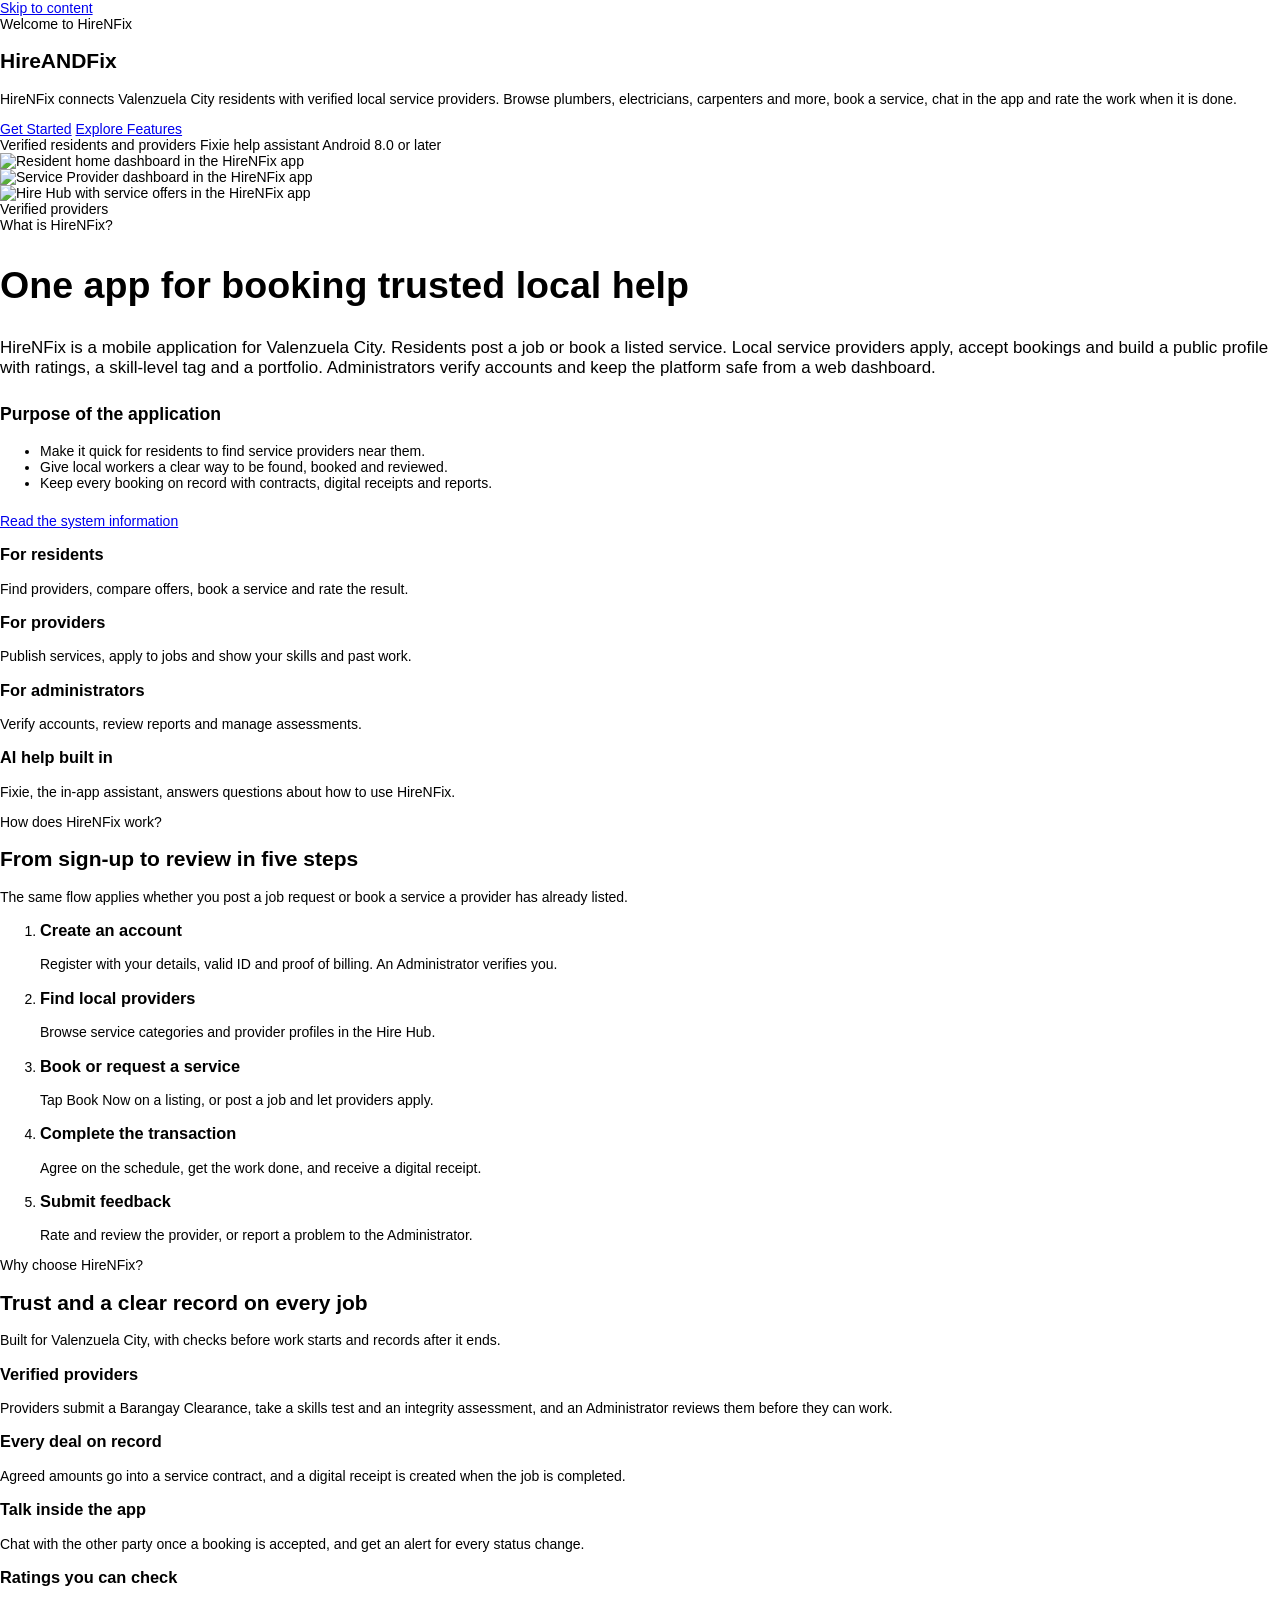
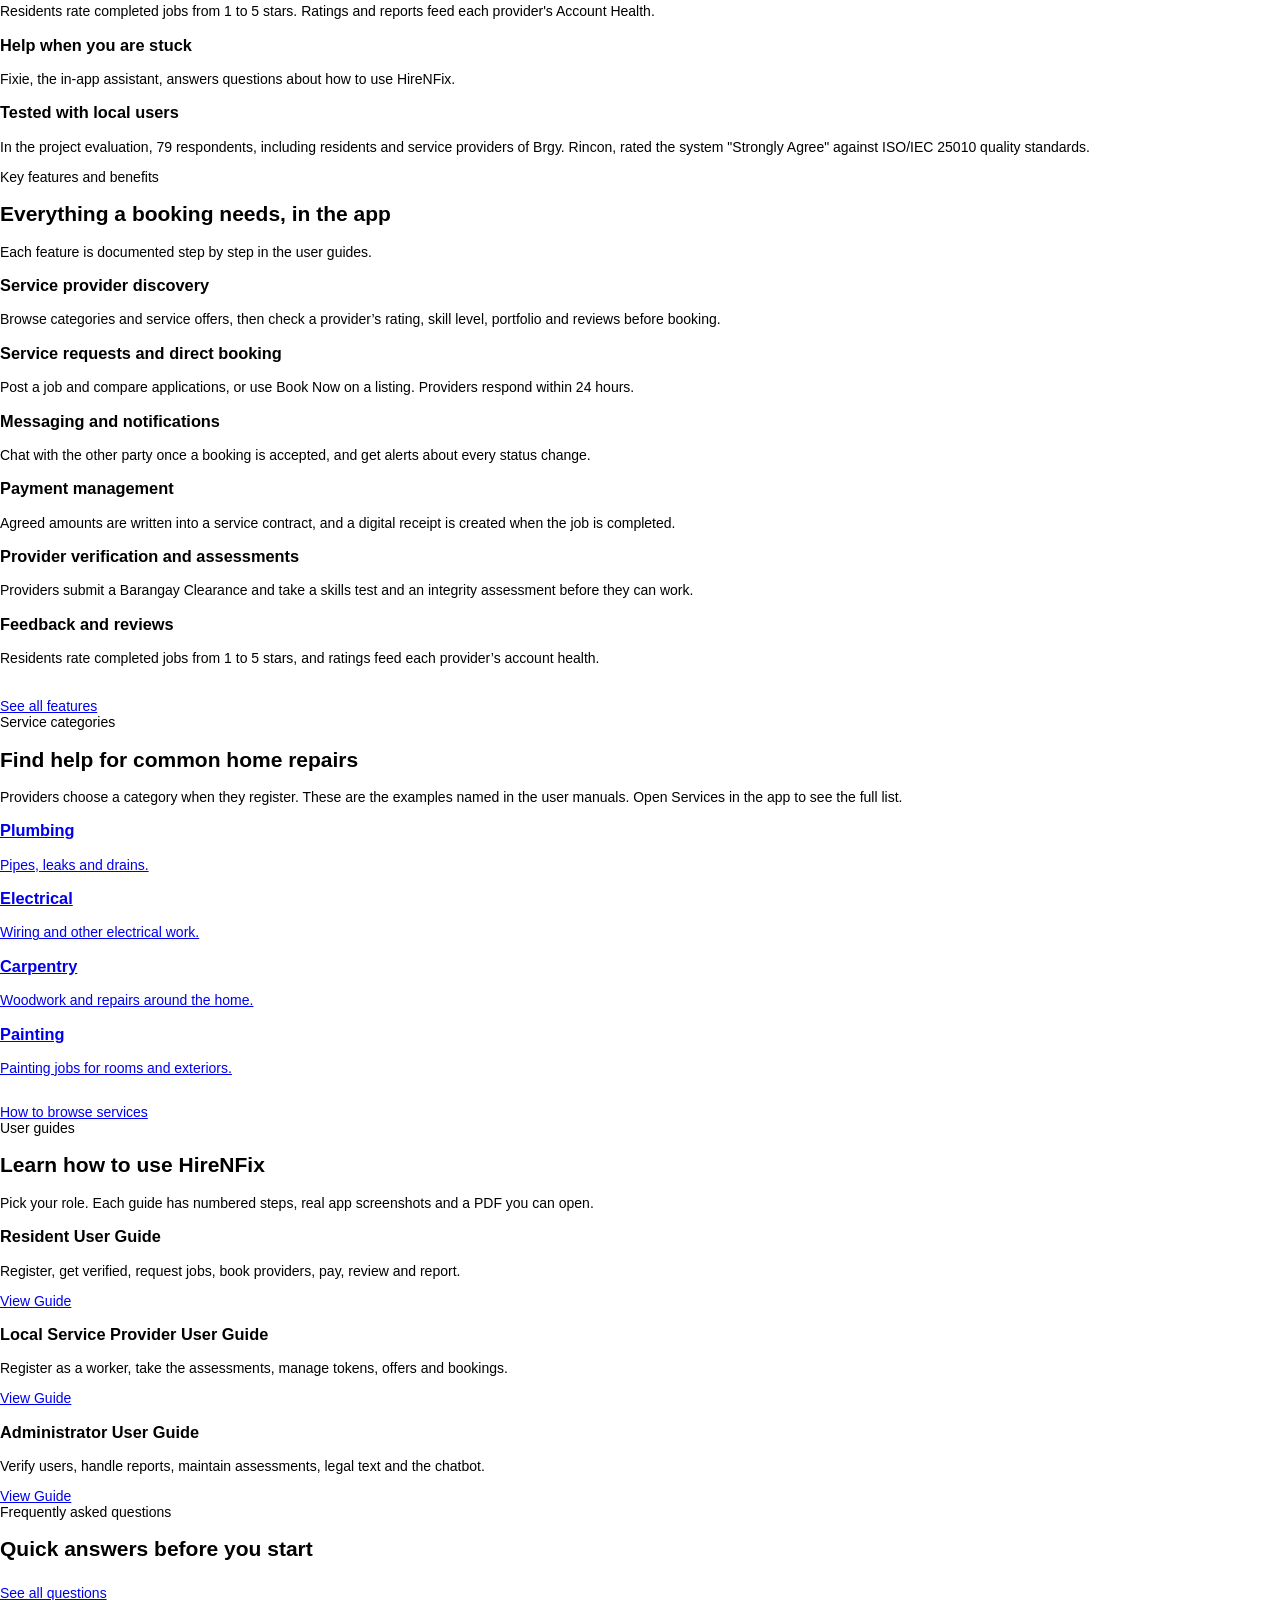
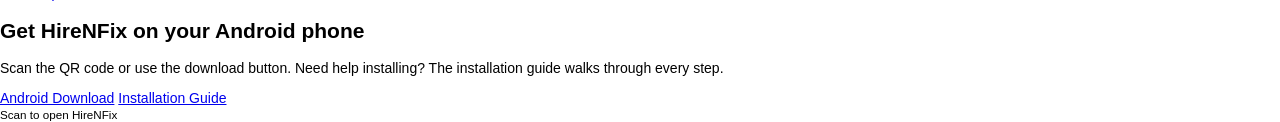
==== index.html @ 016ba9b8 "Add files via upload" ====
<!doctype html><html><head><meta charset=utf8><meta name=viewport content="width=device-width,initial-scale=1,viewport-fit=cover"><style>:root{color-scheme:light;box-sizing:border-box;padding-top:env(safe-area-inset-top,0px);padding-bottom:env(safe-area-inset-bottom,0px)}html{scroll-padding-top:env(safe-area-inset-top,0px)}body{margin:0;padding:0;font:14px -apple-system,BlinkMacSystemFont,sans-serif;background:#fff;color:#000}img{max-width:100%}[hidden]:not([hidden=until-found i]){display:none!important}</style></head><body>



<meta name="claude:viewport-fit-sides" content="cover">
<title>HireNFix | Find local service providers in Valenzuela City</title>
<meta name="description" content="HireNFix is an AI-integrated mobile application for efficient local service provider booking in Valenzuela City.">
<link rel="icon" href="assets/img/favicon.png">
<link rel="preconnect" href="https://fonts.googleapis.com">
<link rel="preconnect" href="https://fonts.gstatic.com" crossorigin>
<link href="https://fonts.googleapis.com/css2?family=Plus+Jakarta+Sans:wght@400;500;600;700;800&display=swap" rel="stylesheet">
<link rel="stylesheet" href="assets/css/styles.css">
<script>window.HF_PAGE='home';</script>

<a class="skip" href="#main">Skip to content</a>
<header id="site-header"></header>

<main id="main">
  <section class="hero" aria-labelledby="hero-title">
    <div class="wrap">
      <div>
        <span class="kicker"><i data-i="heart-handshake"></i> Welcome to HireNFix</span>
        <h1 id="hero-title"><span>Hire</span><span class="and">AND</span><span class="fix">Fix</span></h1>
        <p class="lead">HireNFix connects Valenzuela City residents with verified local service providers. Browse plumbers, electricians, carpenters and more, book a service, chat in the app and rate the work when it is done.</p>
        <div class="btn-row">
          <a class="btn btn-primary btn-lg" href="installation.html"><i data-i="play"></i> Get Started</a>
          <a class="btn btn-ghost btn-lg" href="features.html"><i data-i="layers"></i> Explore Features</a>
        </div>
        <div class="hero-meta">
          <span><i data-i="shield-check"></i> Verified residents and providers</span>
          <span><i data-i="bot"></i> Fixie help assistant</span>
          <span><i data-i="smartphone"></i> Android 8.0 or later</span>
        </div>
      </div>
      <div class="phones" aria-label="HireNFix app screens">
        <div class="phone p1"><img src="assets/img/r-dashboard.webp" alt="Resident home dashboard in the HireNFix app" width="436" height="967"></div>
        <div class="phone p2"><img src="assets/img/p-dashboard-tall.webp" alt="Service Provider dashboard in the HireNFix app" width="297" height="659"></div>
        <div class="phone p3"><img src="assets/img/r-hirehub.webp" alt="Hire Hub with service offers in the HireNFix app" width="571" height="1093"></div>
        <div class="badge-float" style="left:0;bottom:26%"><i data-i="badge-check"></i> Verified providers</div>
      </div>
    </div>
  </section>

  <section class="section alt" id="what-is" aria-labelledby="what-title">
    <div class="wrap split">
      <div>
        <span class="kicker"><i data-i="info"></i> What is HireNFix?</span>
        <h2 id="what-title" style="font-size:clamp(1.7rem,3.2vw,2.35rem);font-weight:800">One app for booking trusted local help</h2>
        <p style="margin-top:14px;color:var(--muted);font-size:1.06rem">HireNFix is a mobile application for Valenzuela City. Residents post a job or book a listed service. Local service providers apply, accept bookings and build a public profile with ratings, a skill-level tag and a portfolio. Administrators verify accounts and keep the platform safe from a web dashboard.</p>
        <h3 style="margin-top:26px;font-size:1.1rem">Purpose of the application</h3>
        <ul class="ticks" style="margin-top:12px">
          <li><i data-i="circle-check"></i><span>Make it quick for residents to find service providers near them.</span></li>
          <li><i data-i="circle-check"></i><span>Give local workers a clear way to be found, booked and reviewed.</span></li>
          <li><i data-i="circle-check"></i><span>Keep every booking on record with contracts, digital receipts and reports.</span></li>
        </ul>
        <p style="margin-top:22px"><a class="card-link" href="system-information.html">Read the system information <i data-i="arrow-right"></i></a></p>
      </div>
      <div class="grid g2">
        <div class="card flat"><span class="ico"><i data-i="house"></i></span><h3>For residents</h3><p>Find providers, compare offers, book a service and rate the result.</p></div>
        <div class="card flat"><span class="ico"><i data-i="wrench"></i></span><h3>For providers</h3><p>Publish services, apply to jobs and show your skills and past work.</p></div>
        <div class="card flat"><span class="ico"><i data-i="user-cog"></i></span><h3>For administrators</h3><p>Verify accounts, review reports and manage assessments.</p></div>
        <div class="card flat"><span class="ico"><i data-i="bot"></i></span><h3>AI help built in</h3><p>Fixie, the in-app assistant, answers questions about how to use HireNFix.</p></div>
      </div>
    </div>
  </section>

  <section class="section" id="how" aria-labelledby="how-title">
    <div class="wrap">
      <div class="sec-head">
        <span class="kicker"><i data-i="list-checks"></i> How does HireNFix work?</span>
        <h2 id="how-title">From sign-up to review in five steps</h2>
        <p>The same flow applies whether you post a job request or book a service a provider has already listed.</p>
      </div>
      <ol class="process">
        <li><h3>Create an account</h3><p>Register with your details, valid ID and proof of billing. An Administrator verifies you.</p></li>
        <li><h3>Find local providers</h3><p>Browse service categories and provider profiles in the Hire Hub.</p></li>
        <li><h3>Book or request a service</h3><p>Tap Book Now on a listing, or post a job and let providers apply.</p></li>
        <li><h3>Complete the transaction</h3><p>Agree on the schedule, get the work done, and receive a digital receipt.</p></li>
        <li><h3>Submit feedback</h3><p>Rate and review the provider, or report a problem to the Administrator.</p></li>
      </ol>
    </div>
  </section>

  <section class="section alt" id="why" aria-labelledby="why-title">
    <div class="wrap">
      <div class="sec-head">
        <span class="kicker"><i data-i="shield-check"></i> Why choose HireNFix?</span>
        <h2 id="why-title">Trust and a clear record on every job</h2>
        <p>Built for Valenzuela City, with checks before work starts and records after it ends.</p>
      </div>
      <div class="grid g3">
        <div class="card"><span class="ico"><i data-i="badge-check"></i></span><h3>Verified providers</h3><p>Providers submit a Barangay Clearance, take a skills test and an integrity assessment, and an Administrator reviews them before they can work.</p></div>
        <div class="card"><span class="ico"><i data-i="receipt"></i></span><h3>Every deal on record</h3><p>Agreed amounts go into a service contract, and a digital receipt is created when the job is completed.</p></div>
        <div class="card"><span class="ico"><i data-i="message-circle"></i></span><h3>Talk inside the app</h3><p>Chat with the other party once a booking is accepted, and get an alert for every status change.</p></div>
        <div class="card"><span class="ico"><i data-i="star"></i></span><h3>Ratings you can check</h3><p>Residents rate completed jobs from 1 to 5 stars. Ratings and reports feed each provider's Account Health.</p></div>
        <div class="card"><span class="ico"><i data-i="bot"></i></span><h3>Help when you are stuck</h3><p>Fixie, the in-app assistant, answers questions about how to use HireNFix.</p></div>
        <div class="card"><span class="ico"><i data-i="users"></i></span><h3>Tested with local users</h3><p>In the project evaluation, 79 respondents, including residents and service providers of Brgy. Rincon, rated the system "Strongly Agree" against ISO/IEC 25010 quality standards.</p></div>
      </div>
    </div>
  </section>

  <section class="section" id="features" aria-labelledby="feat-title">
    <div class="wrap">
      <div class="sec-head">
        <span class="kicker"><i data-i="layers"></i> Key features and benefits</span>
        <h2 id="feat-title">Everything a booking needs, in the app</h2>
        <p>Each feature is documented step by step in the user guides.</p>
      </div>
      <div class="grid g3">
        <a class="card feature-card" href="features.html#resident" style="text-decoration:none;color:inherit"><span class="ico"><i data-i="search"></i></span><h3>Service provider discovery</h3><p>Browse categories and service offers, then check a provider’s rating, skill level, portfolio and reviews before booking.</p></a>
        <a class="card feature-card" href="features.html#resident" style="text-decoration:none;color:inherit"><span class="ico"><i data-i="clipboard-check"></i></span><h3>Service requests and direct booking</h3><p>Post a job and compare applications, or use Book Now on a listing. Providers respond within 24 hours.</p></a>
        <a class="card feature-card" href="features.html#resident" style="text-decoration:none;color:inherit"><span class="ico"><i data-i="message-circle"></i></span><h3>Messaging and notifications</h3><p>Chat with the other party once a booking is accepted, and get alerts about every status change.</p></a>
        <a class="card feature-card" href="features.html#resident" style="text-decoration:none;color:inherit"><span class="ico"><i data-i="receipt"></i></span><h3>Payment management</h3><p>Agreed amounts are written into a service contract, and a digital receipt is created when the job is completed.</p></a>
        <a class="card feature-card" href="features.html#provider" style="text-decoration:none;color:inherit"><span class="ico"><i data-i="badge-check"></i></span><h3>Provider verification and assessments</h3><p>Providers submit a Barangay Clearance and take a skills test and an integrity assessment before they can work.</p></a>
        <a class="card feature-card" href="features.html#resident" style="text-decoration:none;color:inherit"><span class="ico"><i data-i="star"></i></span><h3>Feedback and reviews</h3><p>Residents rate completed jobs from 1 to 5 stars, and ratings feed each provider’s account health.</p></a>
      </div>
      <div class="btn-row" style="margin-top:32px"><a class="btn btn-primary" href="features.html">See all features <i data-i="arrow-right"></i></a></div>
    </div>
  </section>

  <section class="section alt" id="categories" aria-labelledby="cat-title">
    <div class="wrap">
      <div class="sec-head">
        <span class="kicker"><i data-i="layers"></i> Service categories</span>
        <h2 id="cat-title">Find help for common home repairs</h2>
        <p>Providers choose a category when they register. These are the examples named in the user manuals. Open Services in the app to see the full list.</p>
      </div>
      <div class="grid cat-grid">
        <a class="card cat-card" href="guides.html#res-offers"><span class="ico"><i data-i="wrench"></i></span><h3>Plumbing</h3><p>Pipes, leaks and drains.</p></a>
        <a class="card cat-card" href="guides.html#res-offers"><span class="ico"><i data-i="zap"></i></span><h3>Electrical</h3><p>Wiring and other electrical work.</p></a>
        <a class="card cat-card" href="guides.html#res-offers"><span class="ico"><i data-i="hammer"></i></span><h3>Carpentry</h3><p>Woodwork and repairs around the home.</p></a>
        <a class="card cat-card" href="guides.html#res-offers"><span class="ico"><i data-i="paintbrush"></i></span><h3>Painting</h3><p>Painting jobs for rooms and exteriors.</p></a>
      </div>
      <div class="btn-row" style="margin-top:28px"><a class="btn btn-ghost" href="guides.html#res-offers">How to browse services <i data-i="arrow-right"></i></a></div>
    </div>
  </section>

  <section class="section" id="guides" aria-labelledby="guides-title">
    <div class="wrap">
      <div class="sec-head">
        <span class="kicker"><i data-i="book-open"></i> User guides</span>
        <h2 id="guides-title">Learn how to use HireNFix</h2>
        <p>Pick your role. Each guide has numbered steps, real app screenshots and a PDF you can open.</p>
      </div>
      <div class="grid g3">
        <div class="card role-card"><span class="ico"><i data-i="house"></i></span><h3>Resident User Guide</h3><p>Register, get verified, request jobs, book providers, pay, review and report.</p><a class="btn btn-primary btn-sm" href="guides.html#resident">View Guide</a></div>
        <div class="card role-card"><span class="ico"><i data-i="wrench"></i></span><h3>Local Service Provider User Guide</h3><p>Register as a worker, take the assessments, manage tokens, offers and bookings.</p><a class="btn btn-primary btn-sm" href="guides.html#provider">View Guide</a></div>
        <div class="card role-card"><span class="ico"><i data-i="user-cog"></i></span><h3>Administrator User Guide</h3><p>Verify users, handle reports, maintain assessments, legal text and the chatbot.</p><a class="btn btn-primary btn-sm" href="guides.html#admin">View Guide</a></div>
      </div>
    </div>
  </section>

  <section class="section alt" id="faq" aria-labelledby="faq-title">
    <div class="wrap">
      <div class="sec-head">
        <span class="kicker"><i data-i="circle-help"></i> Frequently asked questions</span>
        <h2 id="faq-title">Quick answers before you start</h2>
      </div>
      <div style="max-width:820px"><div data-faq="5"></div></div>
      <div class="btn-row" style="margin-top:24px"><a class="btn btn-ghost" href="guides.html#faq">See all questions <i data-i="arrow-right"></i></a></div>
    </div>
  </section>

  <section class="section tight" id="download" aria-labelledby="dl-title">
    <div class="wrap">
      <div class="dl-banner">
        <div class="in">
          <div>
            <h2 id="dl-title">Get HireNFix on your Android phone</h2>
            <p>Scan the QR code or use the download button. Need help installing? The installation guide walks through every step.</p>
            <div class="btn-row">
              <a class="btn btn-accent btn-lg" href="download.html"><i data-i="smartphone"></i> Android Download</a>
              <a class="btn btn-outline-light btn-lg" href="installation.html">Installation Guide</a>
            </div>
          </div>
          <div class="qr-box"><span data-qr></span><small>Scan to open HireNFix</small></div>
        </div>
      </div>
    </div>
  </section>

  <section class="section alt" aria-label="Contact support"><div class="wrap" data-contact></div></section>
</main>

<footer id="site-footer"></footer>

<script src="assets/js/icons.js"></script>
<script src="assets/js/config.js"></script>
<script src="assets/js/components.js"></script>

</body></html>
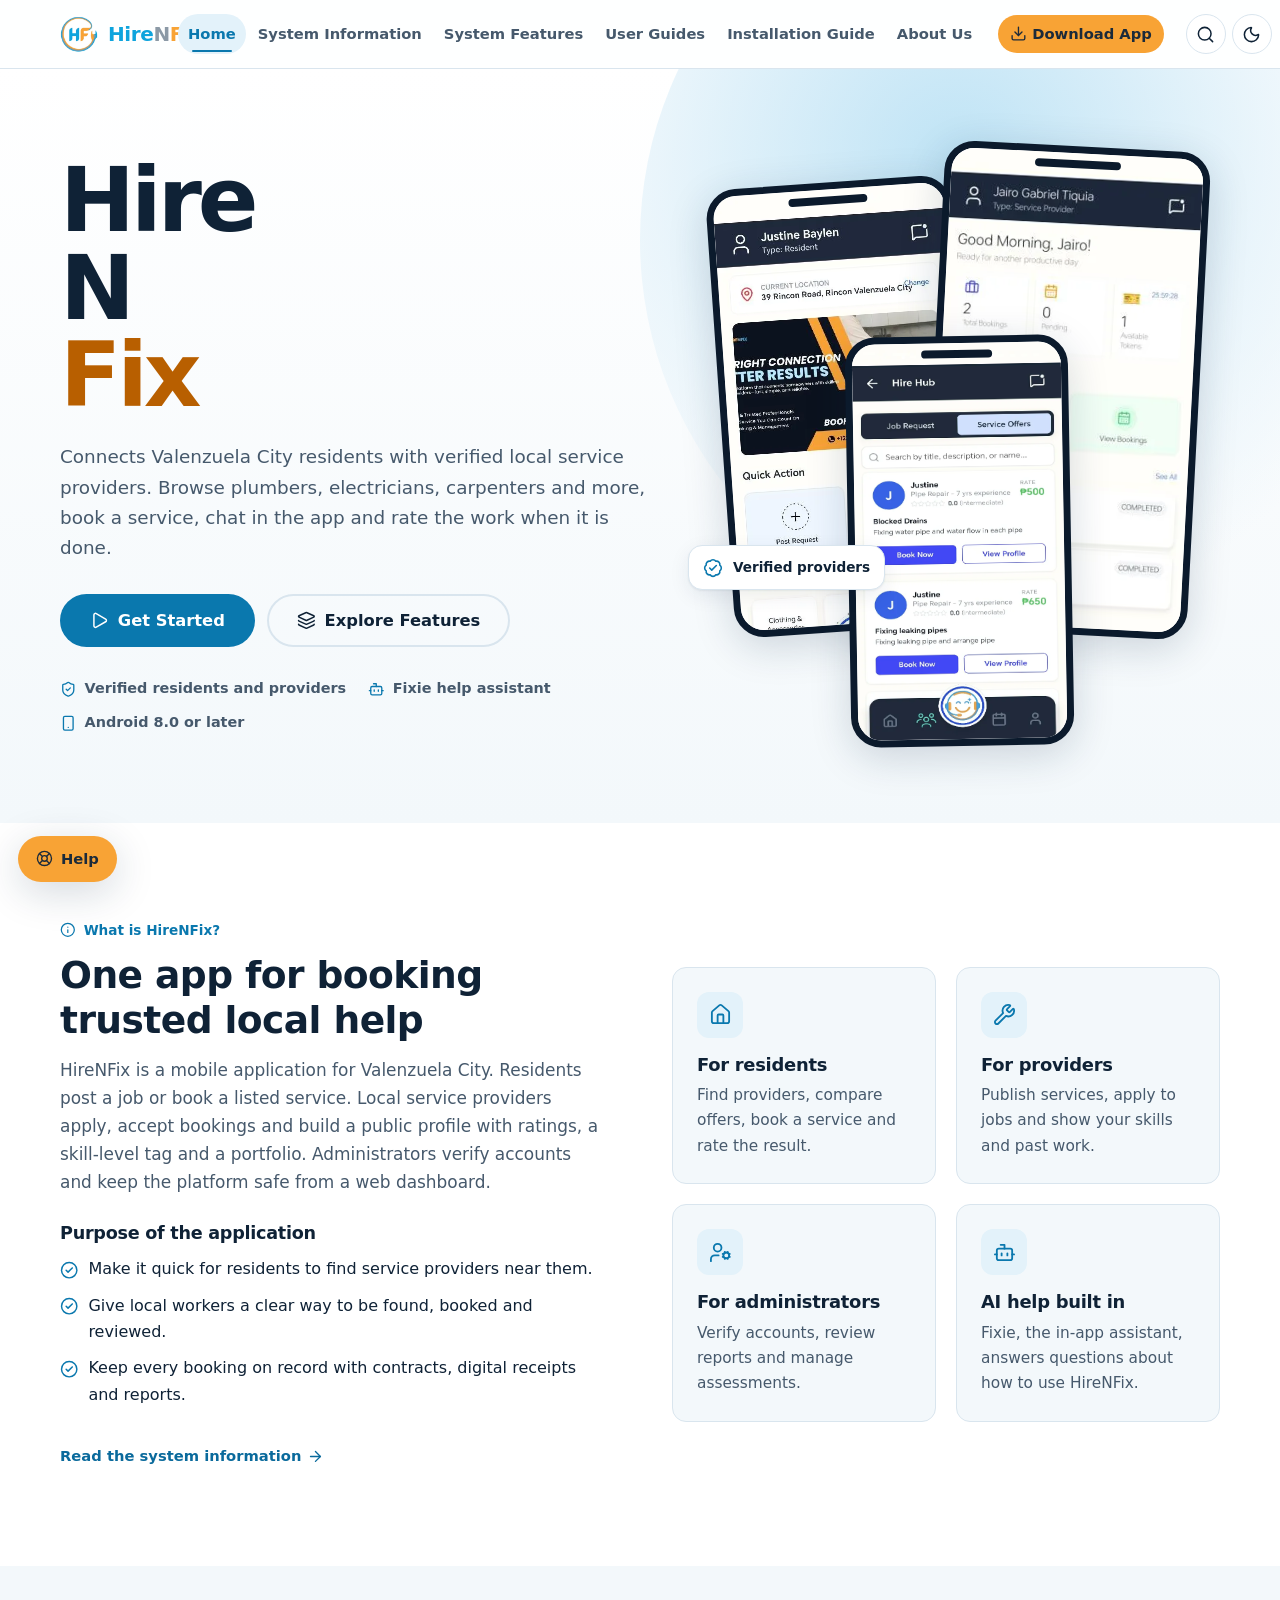
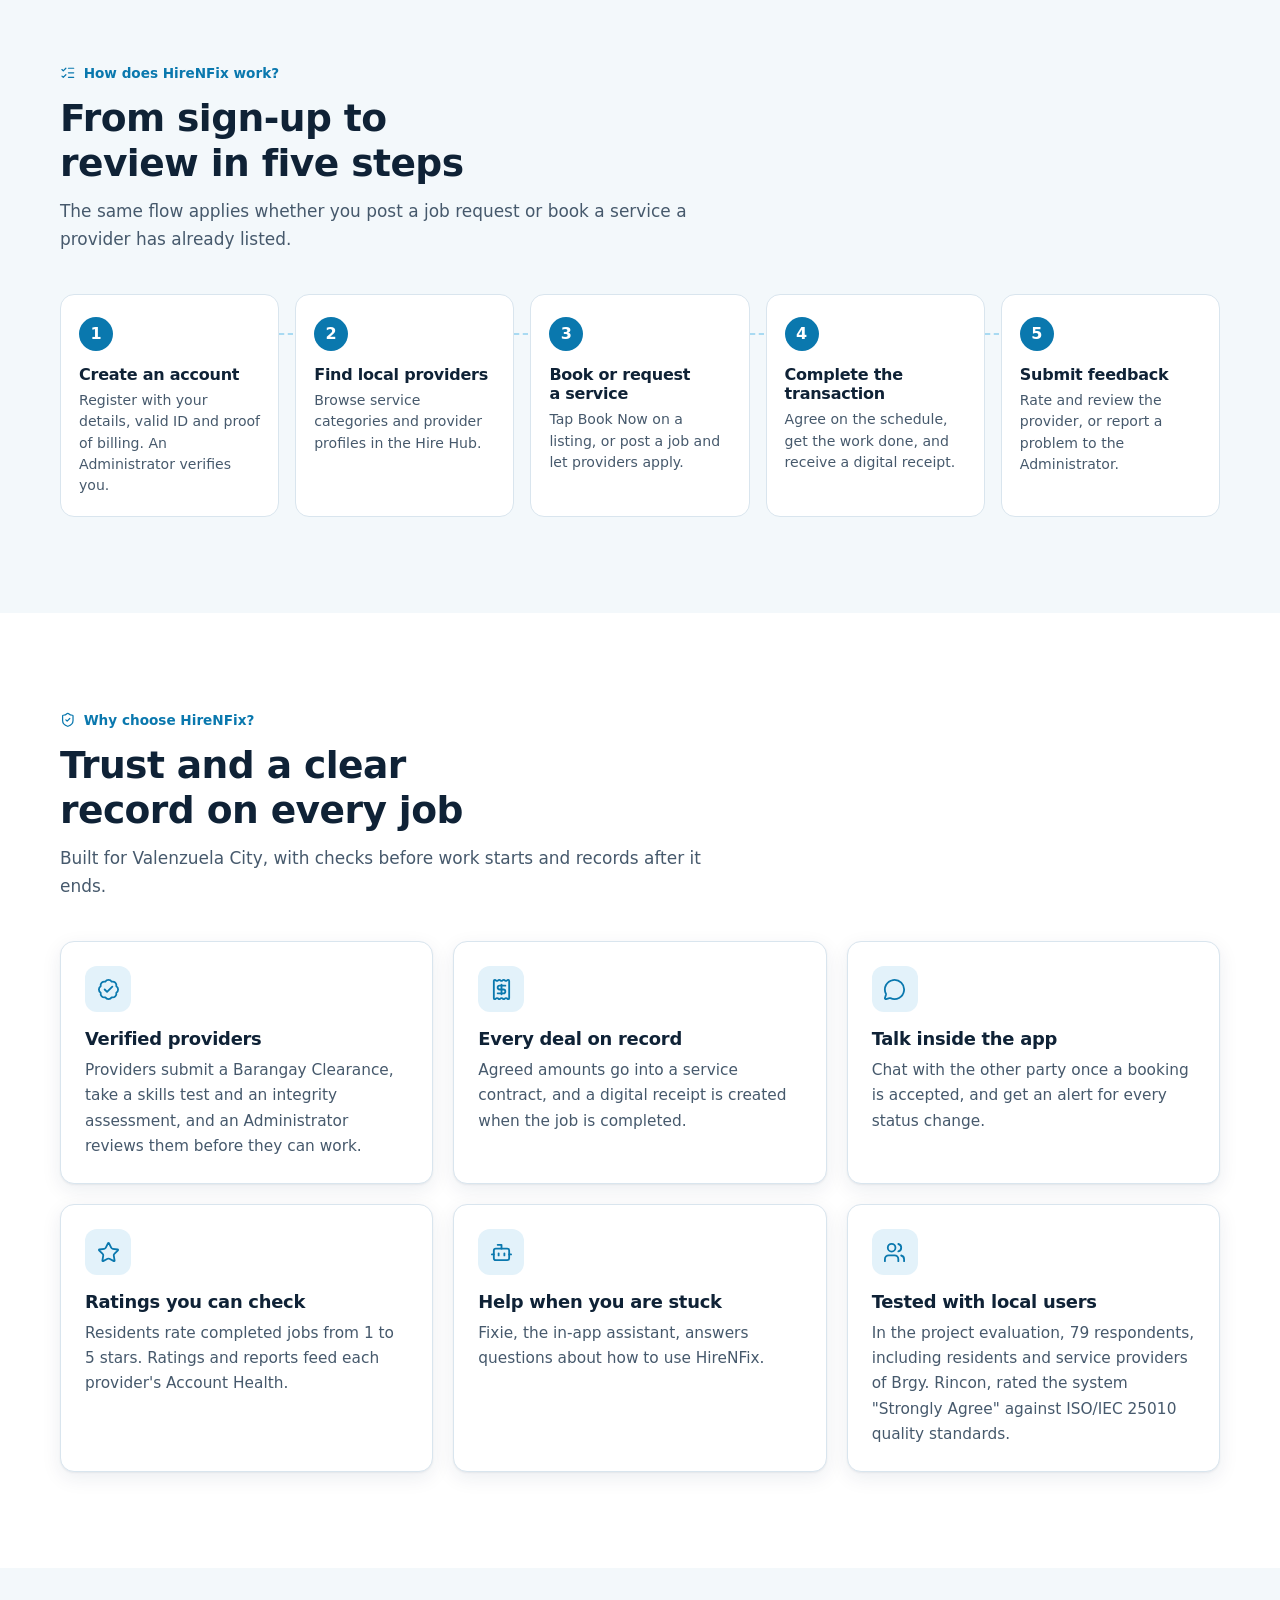
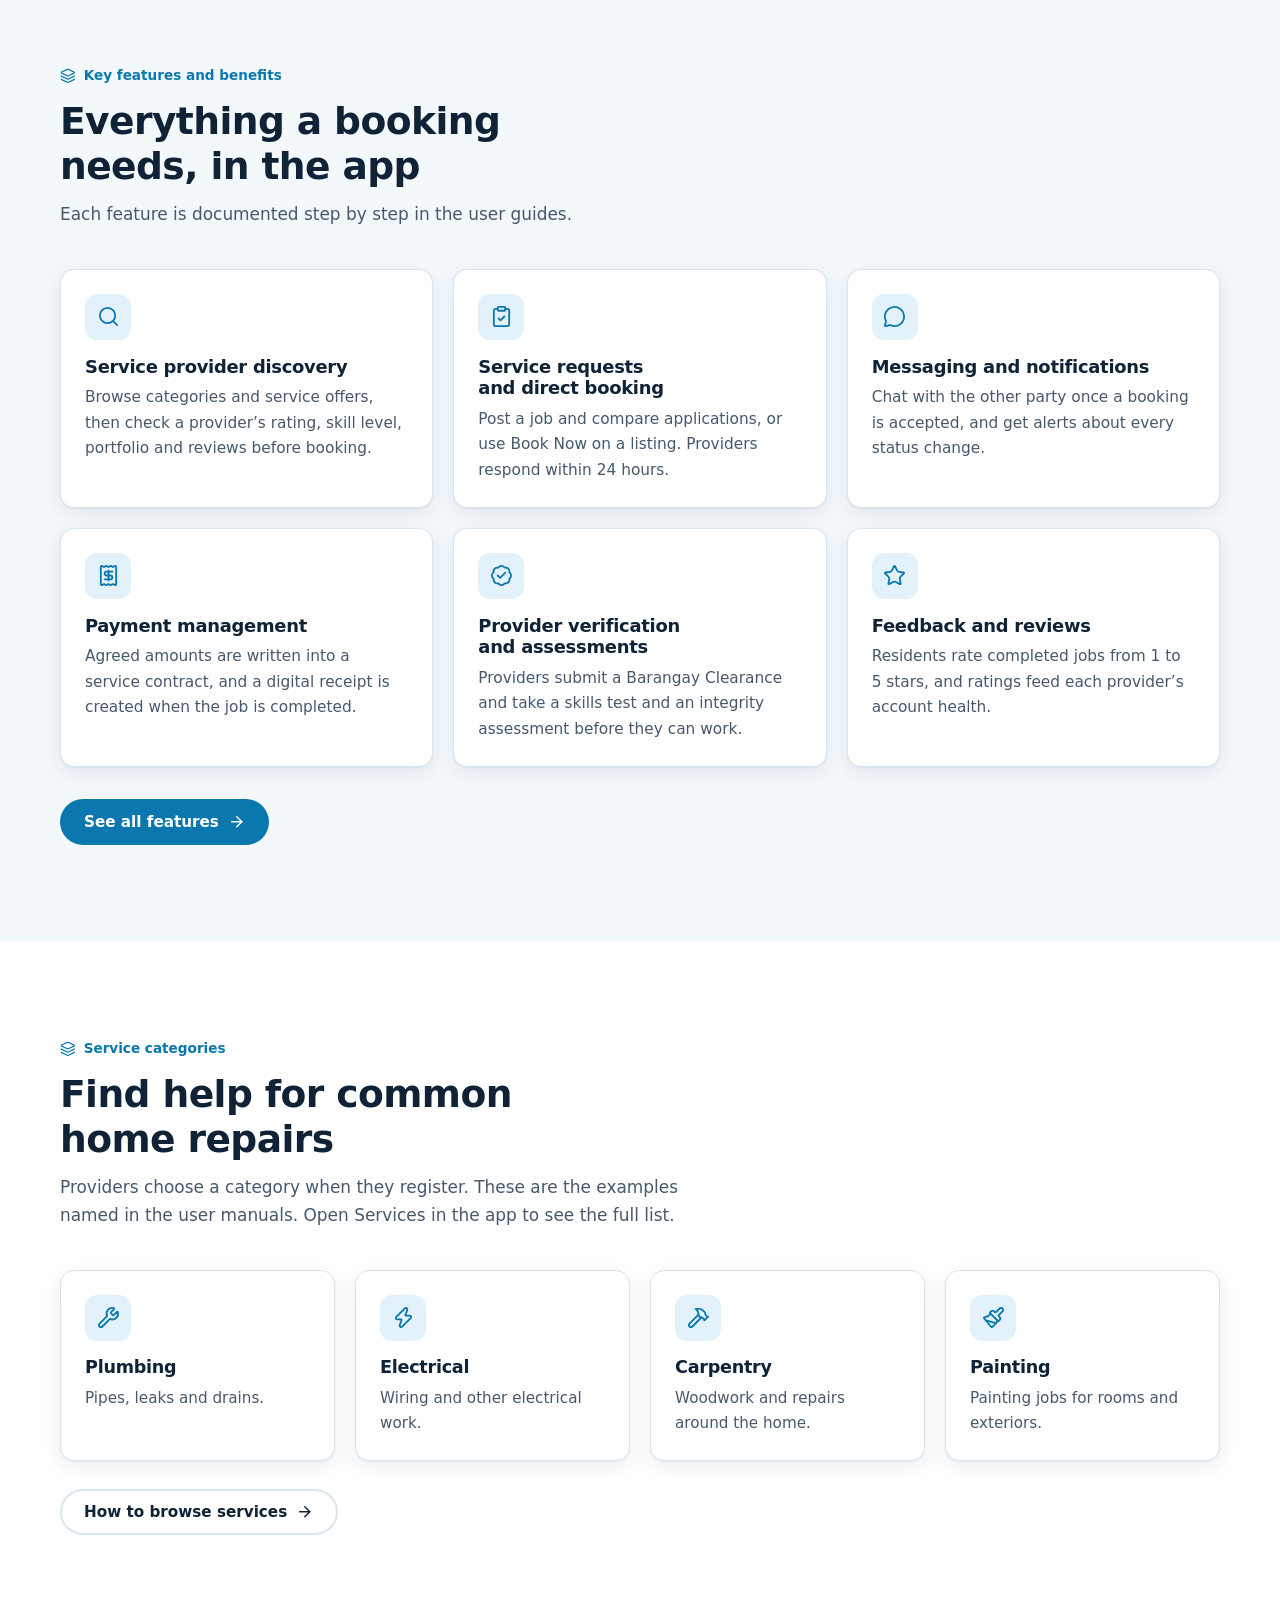
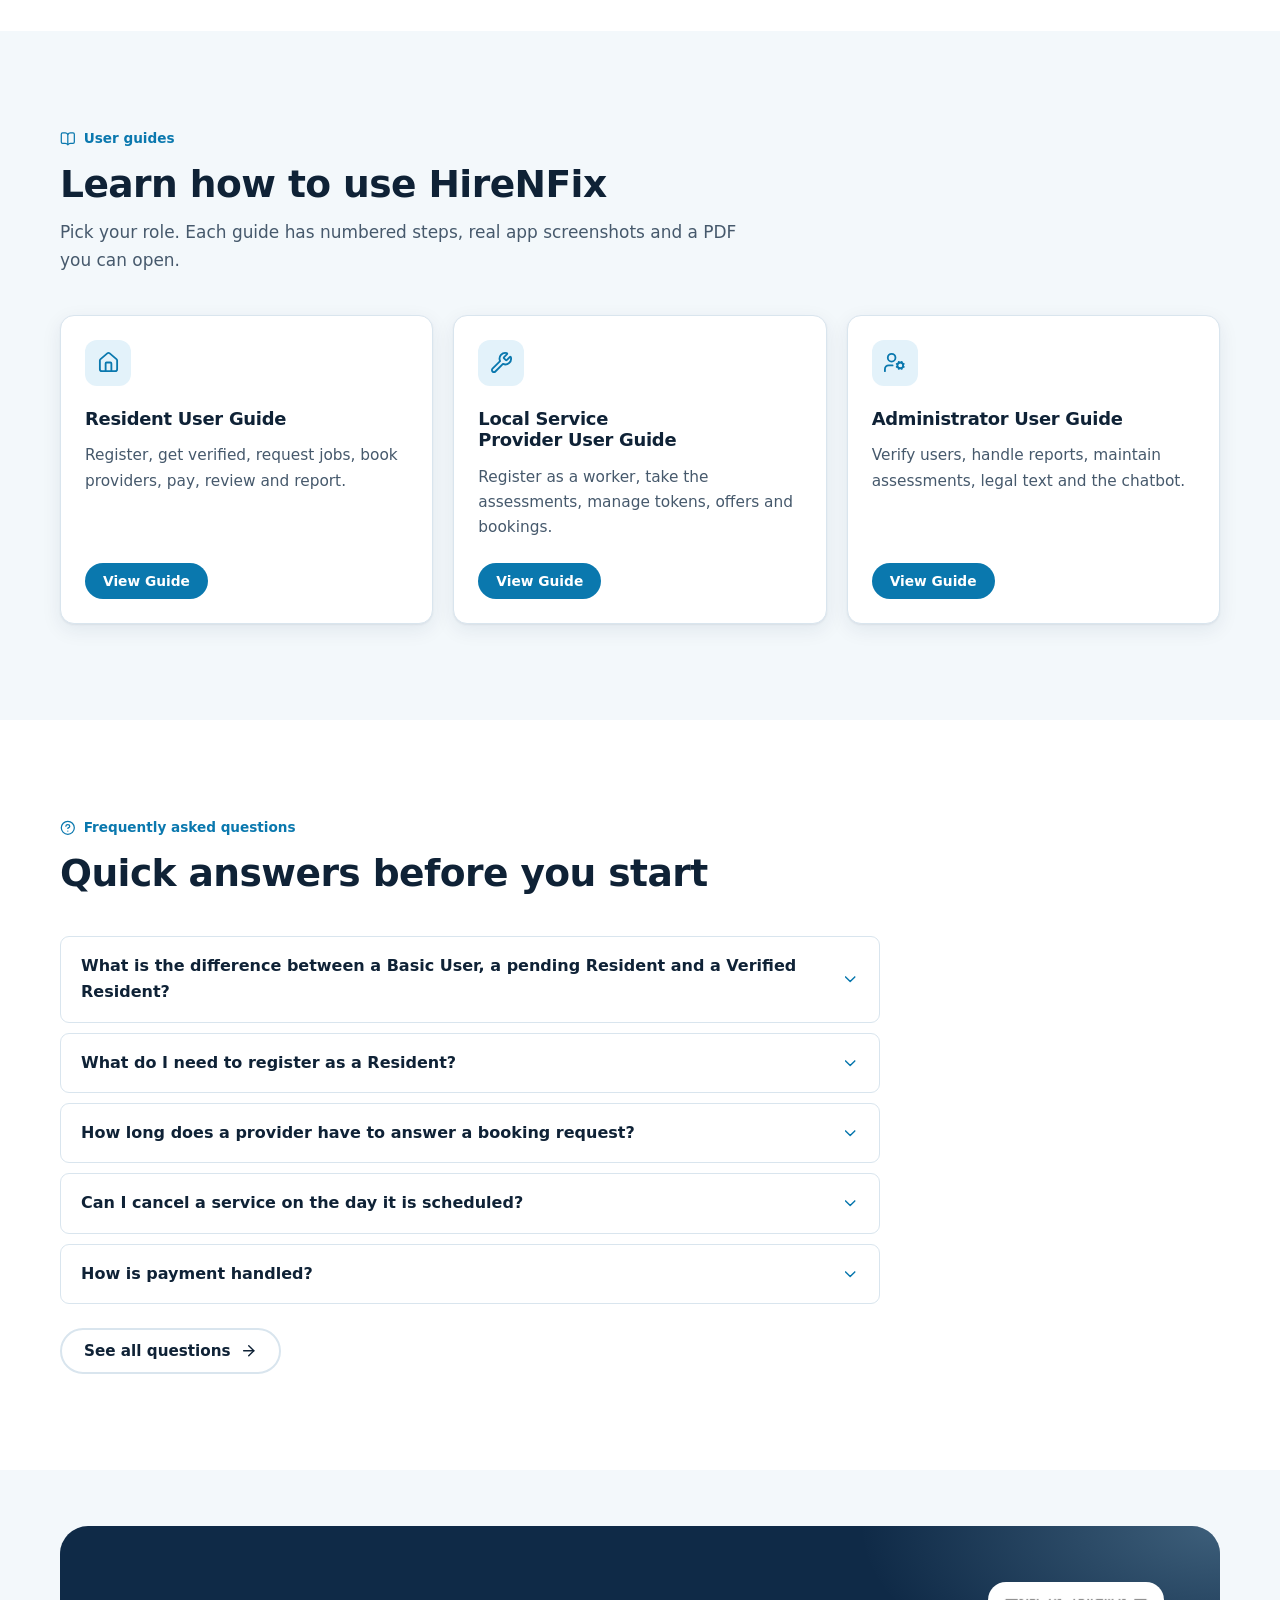
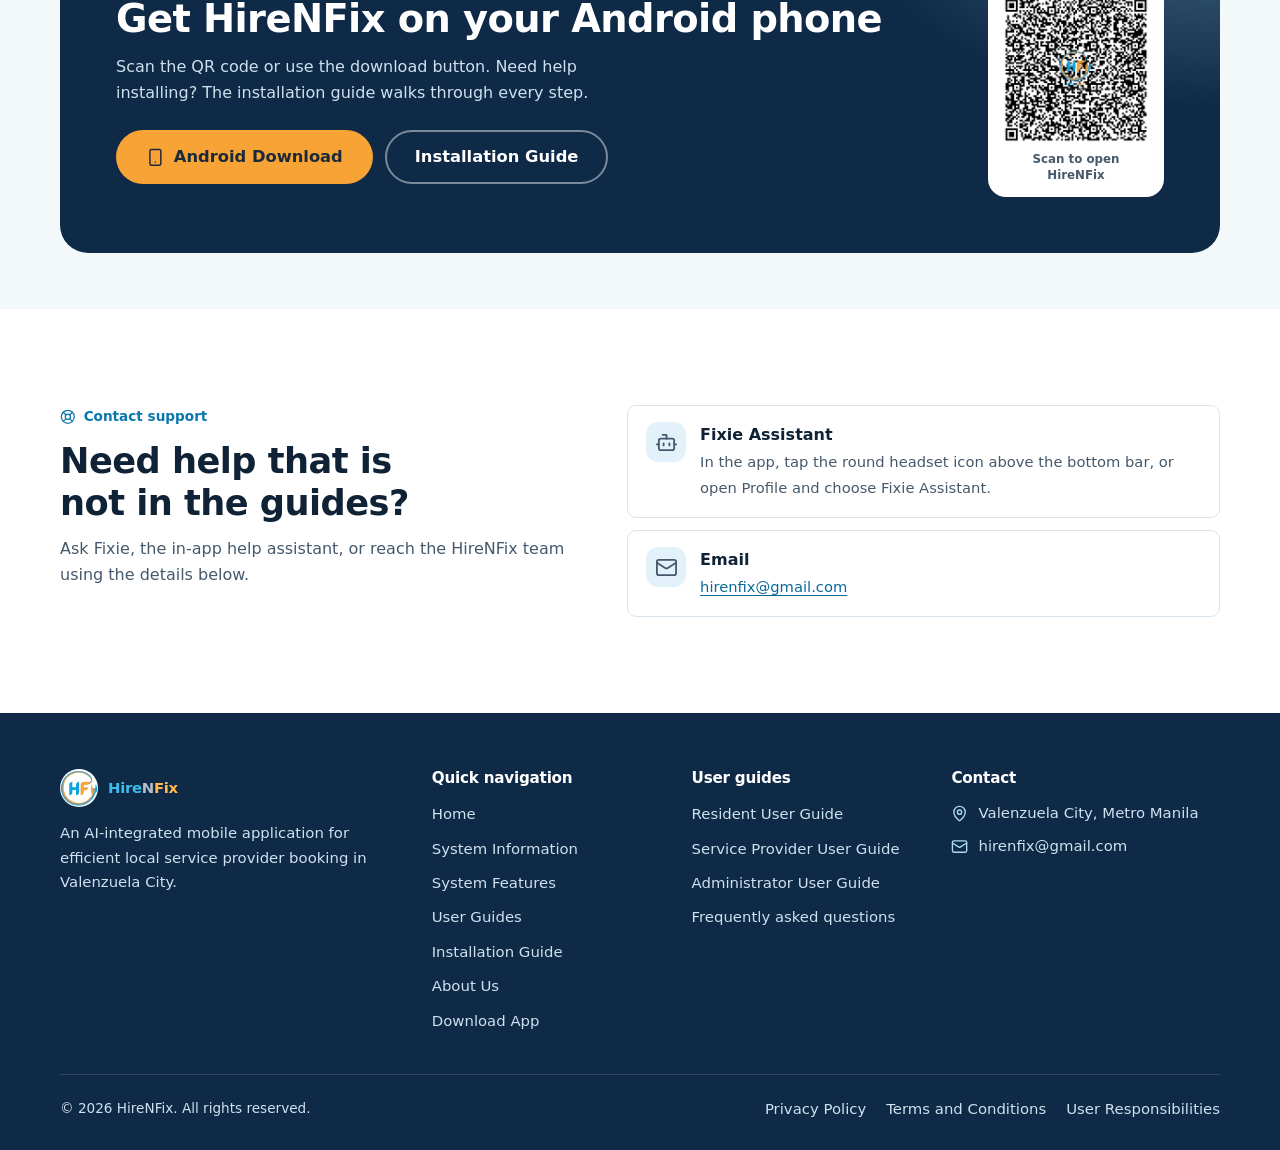
==== commit 813f7cda: "Update index.html" ====
--- a/index.html
+++ b/index.html
@@ -19,9 +19,8 @@
   <section class="hero" aria-labelledby="hero-title">
     <div class="wrap">
       <div>
-        <span class="kicker"><i data-i="heart-handshake"></i> Welcome to HireNFix</span>
-        <h1 id="hero-title"><span>Hire</span><span class="and">AND</span><span class="fix">Fix</span></h1>
-        <p class="lead">HireNFix connects Valenzuela City residents with verified local service providers. Browse plumbers, electricians, carpenters and more, book a service, chat in the app and rate the work when it is done.</p>
+        <h1 id="hero-title"><span class="hire">Hire</span><b>N</b><span class="fix">Fix</span></h1>
+        <p class="lead">Connects Valenzuela City residents with verified local service providers. Browse plumbers, electricians, carpenters and more, book a service, chat in the app and rate the work when it is done.</p>
         <div class="btn-row">
           <a class="btn btn-primary btn-lg" href="installation.html"><i data-i="play"></i> Get Started</a>
           <a class="btn btn-ghost btn-lg" href="features.html"><i data-i="layers"></i> Explore Features</a>
@@ -188,4 +187,4 @@
 <script src="assets/js/config.js"></script>
 <script src="assets/js/components.js"></script>
 
-</body></html>+</body></html>
--- a/assets/css/styles.css
+++ b/assets/css/styles.css
@@ -0,0 +1,581 @@
+/* HireNFix website – shared styles
+   Layout concept: calm civic-tech. Wide left-aligned type, one hero moment (two real app screens in device frames),
+   everything else quiet cards on soft blue-grey. Docs pages use a three-column help-center shell. */
+
+:root{
+  --bg:#F3F8FB;
+  --surface:#FFFFFF;
+  --surface-2:#F4F6F8;
+  --ink:#0F2236;
+  --muted:#46596C;
+  --line:#D9E5EE;
+  --forest:#0F2A47;
+  --primary:#0A78AE;
+  --primary-ink:#FFFFFF;
+  --primary-hover:#075F8C;
+  --soft:#A9DAF2;
+  --soft-bg:#E3F2FA;
+  --link:#0A6A9C;
+  --accent:#F8A335; --accent-hover:#FFB852; --accent-ink:#1B2A3A; --accent-text:#B85F00;
+  --warn-bg:#FFF6DD; --warn-line:#E9C45A; --warn-ink:#5C4400;
+  --info-bg:#E8F3FB; --info-line:#8DBDE3; --info-ink:#134569;
+  --danger:#B3261E; --danger-bg:#FCEAE8;
+  --header-bg:rgba(255,255,255,.92);
+  --footer-bg:#0F2A47; --footer-ink:#CFE0EE;
+  --shadow:0 1px 2px rgba(15,42,71,.06),0 6px 20px rgba(15,42,71,.08);
+  --shadow-lg:0 10px 40px rgba(15,42,71,.18);
+  --radius:14px; --radius-sm:9px;
+  --font:'Plus Jakarta Sans','Inter','Segoe UI',system-ui,-apple-system,Roboto,sans-serif;
+  --nav-h:68px;
+}
+@media (prefers-color-scheme:dark){
+  :root:not([data-theme="light"]){
+    --bg:#0A1522; --surface:#101F31; --surface-2:#14263A; --ink:#E6F0F8; --muted:#9DB4C8; --line:#223850;
+    --primary:#3DB4EA; --primary-ink:#04121E; --primary-hover:#66C5F0; --soft:#4F9CC4; --soft-bg:#12304A; --link:#7CCBF2; --accent-text:#FFB852;
+    --warn-bg:#2E2610; --warn-line:#8A6F1E; --warn-ink:#F0DCA0;
+    --info-bg:#112636; --info-line:#2E6A96; --info-ink:#B7DCF5;
+    --danger:#F2877F; --danger-bg:#331614;
+    --header-bg:rgba(10,21,34,.92); --footer-bg:#07101A; --footer-ink:#B5C8D8;
+    --shadow:0 1px 2px rgba(0,0,0,.4),0 6px 20px rgba(0,0,0,.3); color-scheme:dark;
+  }
+}
+:root[data-theme="dark"]{
+  --bg:#0A1522; --surface:#101F31; --surface-2:#14263A; --ink:#E6F0F8; --muted:#9DB4C8; --line:#223850;
+    --primary:#3DB4EA; --primary-ink:#04121E; --primary-hover:#66C5F0; --soft:#4F9CC4; --soft-bg:#12304A; --link:#7CCBF2; --accent-text:#FFB852;
+  --warn-bg:#2E2610; --warn-line:#8A6F1E; --warn-ink:#F0DCA0;
+  --info-bg:#112636; --info-line:#2E6A96; --info-ink:#B7DCF5;
+  --danger:#F2877F; --danger-bg:#331614;
+  --header-bg:rgba(10,21,34,.92); --footer-bg:#07101A; --footer-ink:#B5C8D8;
+  --shadow:0 1px 2px rgba(0,0,0,.4),0 6px 20px rgba(0,0,0,.3); color-scheme:dark;
+}
+
+*,*::before,*::after{box-sizing:border-box}
+html{scroll-behavior:smooth;scroll-padding-top:calc(var(--nav-h) + 20px)}
+body{margin:0;background:var(--bg);color:var(--ink);font-family:var(--font);font-size:16px;line-height:1.65;-webkit-font-smoothing:antialiased}
+img{max-width:100%;display:block}
+a{color:var(--link);text-underline-offset:3px}
+a:hover{color:var(--primary-hover)}
+h1,h2,h3,h4{line-height:1.2;margin:0;text-wrap:balance;letter-spacing:-.015em}
+p{margin:0}
+ul,ol{margin:0;padding:0}
+:focus-visible{outline:3px solid var(--primary);outline-offset:3px;border-radius:6px}
+.skip{position:absolute;left:-999px;top:8px;background:var(--forest);color:#fff;padding:10px 16px;border-radius:8px;z-index:200}
+.skip:focus{left:12px}
+.i{width:1.15em;height:1.15em;flex:none;stroke:currentColor;fill:none;stroke-width:1.9;stroke-linecap:round;stroke-linejoin:round;vertical-align:-.2em}
+
+.wrap{width:100%;max-width:1200px;margin-inline:auto;padding-left:max(20px,env(safe-area-inset-left,0px));padding-right:max(20px,env(safe-area-inset-right,0px))}
+.section{padding-block:clamp(56px,8vw,96px)}
+.section.alt{background:var(--surface)}
+.section.tight{padding-block:clamp(36px,5vw,56px)}
+.sec-head{max-width:680px;margin-bottom:40px}
+.sec-head h2{font-size:clamp(1.7rem,3.2vw,2.35rem);font-weight:800}
+.sec-head p{margin-top:12px;color:var(--muted);font-size:1.06rem}
+.kicker{display:inline-flex;align-items:center;gap:8px;font-weight:700;font-size:.85rem;color:var(--primary);margin-bottom:12px}
+.grid{display:grid;gap:20px}
+.g2{grid-template-columns:repeat(2,minmax(0,1fr))}
+.g3{grid-template-columns:repeat(3,minmax(0,1fr))}
+.g4{grid-template-columns:repeat(4,minmax(0,1fr))}
+@media(max-width:980px){.g3,.g4{grid-template-columns:repeat(2,minmax(0,1fr))}}
+@media(max-width:640px){.g2,.g3,.g4{grid-template-columns:minmax(0,1fr)}}
+
+/* Buttons */
+.btn{display:inline-flex;align-items:center;justify-content:center;gap:9px;padding:12px 22px;border-radius:999px;font:inherit;font-weight:700;font-size:.95rem;line-height:1.2;border:2px solid transparent;cursor:pointer;text-decoration:none;transition:background .18s,color .18s,border-color .18s,transform .18s,box-shadow .18s}
+.btn:active{transform:translateY(1px)}
+.btn-primary{background:var(--primary);color:var(--primary-ink)}
+.btn-primary:hover{background:var(--primary-hover);color:var(--primary-ink);box-shadow:0 6px 18px rgba(10,120,174,.28)}
+.btn-accent{background:var(--accent);color:var(--accent-ink)}
+.btn-accent:hover{background:var(--accent-hover);color:var(--accent-ink);box-shadow:0 6px 18px rgba(248,163,53,.35)}
+.btn-ghost{background:transparent;color:var(--ink);border-color:var(--line)}
+.btn-ghost:hover{border-color:var(--primary);color:var(--primary)}
+.btn-light{background:#fff;color:var(--forest)}
+.btn-light:hover{background:var(--soft);color:var(--forest)}
+.btn-outline-light{background:transparent;color:#fff;border-color:rgba(255,255,255,.45)}
+.btn-outline-light:hover{border-color:#fff;color:#fff;background:rgba(255,255,255,.08)}
+.btn-lg{padding:15px 28px;font-size:1.02rem}
+.btn-sm{padding:8px 16px;font-size:.86rem}
+.btn[aria-disabled="true"]{opacity:.55;pointer-events:none}
+.btn-row{display:flex;flex-wrap:wrap;gap:12px}
+
+/* Header */
+.site-header{position:sticky;top:env(safe-area-inset-top,0px);z-index:100;background:var(--header-bg);backdrop-filter:saturate(1.4) blur(12px);-webkit-backdrop-filter:saturate(1.4) blur(12px);border-bottom:1px solid var(--line)}
+.nav{display:flex;align-items:center;gap:20px;height:var(--nav-h)}
+.brand{display:flex;align-items:center;gap:10px;font-weight:800;font-size:1.25rem;color:var(--ink);text-decoration:none;letter-spacing:-.02em}
+.brand img{width:38px;height:38px;border-radius:50%}
+.brand b{color:var(--primary)}
+.nav-links{display:flex;gap:2px;margin-left:auto;align-items:center;list-style:none}
+.nav-links a{display:block;padding:8px 12px;border-radius:999px;color:var(--muted);font-weight:600;font-size:.92rem;text-decoration:none;transition:color .15s,background .15s;position:relative}
+.nav-links a:hover{color:var(--ink);background:var(--soft-bg)}
+.nav-links a[aria-current="page"]{color:var(--primary);background:var(--soft-bg)}
+.nav-links a[aria-current="page"]::after{content:"";position:absolute;left:14px;right:14px;bottom:2px;height:2px;border-radius:2px;background:var(--primary)}
+.nav .btn{margin-left:8px}
+.nav-toggle{display:none;margin-left:auto;background:none;border:1px solid var(--line);border-radius:10px;width:44px;height:44px;color:var(--ink);cursor:pointer;align-items:center;justify-content:center}
+.nav-toggle .i{width:22px;height:22px}
+@media(max-width:1140px){
+  .nav-toggle{display:inline-flex}
+  .nav-links{position:absolute;left:0;right:0;top:var(--nav-h);flex-direction:column;align-items:stretch;background:var(--surface);border-bottom:1px solid var(--line);padding:12px max(20px,env(safe-area-inset-left,0px)) 20px;gap:2px;display:none;box-shadow:var(--shadow-lg);margin:0}
+  .nav-links.open{display:flex}
+  .nav-links a{padding:13px 14px;border-radius:10px}
+  .nav-links a[aria-current="page"]::after{display:none}
+  .nav .btn{margin:10px 0 0}
+  .nav-links li.cta{display:block}
+}
+@media(min-width:1141px){.nav-links li.cta{margin-left:6px}}
+
+/* Breadcrumb */
+.crumbs{display:flex;flex-wrap:wrap;gap:6px;align-items:center;font-size:.86rem;color:var(--muted);list-style:none;padding-block:16px}
+.crumbs a{color:var(--muted);text-decoration:none}
+.crumbs a:hover{color:var(--primary);text-decoration:underline}
+.crumbs li+li::before{content:"/";margin-right:6px;opacity:.5}
+.crumbs [aria-current]{color:var(--ink);font-weight:600}
+
+/* Page hero (inner pages) */
+.page-hero{background:var(--forest);color:#fff;position:relative;overflow:hidden}
+.page-hero::before{content:"";position:absolute;inset:0;background:radial-gradient(900px 340px at 85% -20%,rgba(169,218,242,.28),transparent 60%),radial-gradient(500px 300px at 0% 120%,rgba(10,120,174,.5),transparent 60%)}
+.page-hero .wrap{position:relative;padding-block:clamp(44px,6vw,72px)}
+.page-hero h1{font-size:clamp(2rem,4.4vw,3rem);font-weight:800;max-width:18ch}
+.page-hero p{margin-top:16px;max-width:60ch;color:#cfe0ee;font-size:1.1rem}
+.page-hero .crumbs{padding-block:0 18px}
+.page-hero .crumbs,.page-hero .crumbs a{color:#b5c8d8}
+.page-hero .crumbs [aria-current]{color:#fff}
+
+/* Home hero */
+.hero{position:relative;overflow:hidden;background:linear-gradient(180deg,var(--surface) 0%,var(--bg) 100%)}
+.hero::before{content:"";position:absolute;right:-12%;top:-30%;width:62%;aspect-ratio:1;border-radius:50%;background:radial-gradient(circle at 40% 40%,var(--soft) 0,var(--soft-bg) 45%,transparent 70%);opacity:.75}
+.hero .wrap{position:relative;display:grid;grid-template-columns:minmax(0,1.05fr) minmax(0,.95fr);gap:40px;align-items:center;padding-block:clamp(40px,6vw,80px)}
+.hero h1{font-size:clamp(3rem,8vw,5.6rem);font-weight:800;letter-spacing:-.045em;line-height:.98}
+.hero h1 span{display:block}
+.hero h1 .fix{color:var(--accent-text)}
+.hero p.lead{margin-top:22px;font-size:1.15rem;color:var(--muted);max-width:52ch}
+.hero .btn-row{margin-top:30px}
+.hero-meta{margin-top:30px;display:flex;flex-wrap:wrap;gap:10px 22px;color:var(--muted);font-size:.9rem;font-weight:600}
+.hero-meta span{display:inline-flex;gap:8px;align-items:center}
+.hero-meta .i{color:var(--primary)}
+.phones{position:relative;height:clamp(420px,52vw,600px)}
+.phone{position:absolute;width:min(46%,260px);aspect-ratio:9/16.5;border-radius:30px;border:7px solid #0b1a2c;background:#fff;box-shadow:var(--shadow-lg);overflow:hidden}
+.phone img{width:100%;height:100%;object-fit:cover;object-position:top center}
+.phone::after{content:"";position:absolute;top:7px;left:50%;transform:translateX(-50%);width:34%;height:8px;border-radius:8px;background:#0b1a2c}
+.phones .p1{left:6%;top:6%;transform:rotate(-4deg)}
+.phones .p2{right:4%;top:0;transform:rotate(3deg);z-index:2;width:min(50%,284px)}
+.phones .p3{left:30%;bottom:0;z-index:3;width:min(42%,230px);transform:rotate(-1deg)}
+.phone-lg{position:relative;width:min(100%,280px);margin-inline:auto}
+.badge-float{position:absolute;z-index:4;background:var(--surface);border:1px solid var(--line);border-radius:14px;box-shadow:var(--shadow);padding:10px 14px;font-weight:700;font-size:.85rem;display:flex;gap:10px;align-items:center}
+.badge-float .i{color:var(--primary);width:20px;height:20px}
+@media(max-width:900px){
+  .hero .wrap{grid-template-columns:minmax(0,1fr)}
+  .phones{height:clamp(380px,100vw,520px);max-width:520px;width:100%;margin-inline:auto}
+}
+
+/* Cards */
+.card{background:var(--surface);border:1px solid var(--line);border-radius:var(--radius);padding:24px;box-shadow:var(--shadow)}
+.card h3{font-size:1.12rem;font-weight:700;margin-bottom:8px}
+.card p{color:var(--muted);font-size:.96rem}
+.ico{width:46px;height:46px;border-radius:12px;background:var(--soft-bg);color:var(--primary);display:grid;place-items:center;margin-bottom:16px}
+.ico .i{width:23px;height:23px}
+.card.flat{box-shadow:none;background:var(--bg)}
+.section.alt .card.flat{background:var(--bg)}
+.feature-card{transition:transform .2s,box-shadow .2s,border-color .2s}
+.feature-card:hover{transform:translateY(-3px);box-shadow:var(--shadow-lg);border-color:var(--soft)}
+.card-link{display:inline-flex;align-items:center;gap:6px;margin-top:14px;font-weight:700;font-size:.92rem;text-decoration:none}
+.card-link .i{transition:transform .18s}
+.card-link:hover .i{transform:translateX(3px)}
+
+/* Steps / process */
+.process{display:grid;grid-template-columns:repeat(5,minmax(0,1fr));gap:16px;list-style:none;counter-reset:step;position:relative}
+.process li{counter-increment:step;position:relative;background:var(--surface);border:1px solid var(--line);border-radius:var(--radius);padding:22px 18px 20px}
+.process li::before{content:counter(step);display:grid;place-items:center;width:34px;height:34px;border-radius:50%;background:var(--primary);color:var(--primary-ink);font-weight:800;margin-bottom:14px}
+.process h3{font-size:1rem;font-weight:700;margin-bottom:6px}
+.process p{font-size:.88rem;color:var(--muted);line-height:1.5}
+.process li:not(:last-child)::after{content:"";position:absolute;top:38px;left:calc(100% + 1px);width:14px;border-top:2px dashed var(--soft)}
+@media(max-width:980px){.process{grid-template-columns:repeat(2,minmax(0,1fr))}.process li::after{display:none}}
+@media(max-width:560px){.process{grid-template-columns:minmax(0,1fr)}}
+
+/* Guide cards */
+.role-card{display:flex;flex-direction:column;gap:6px}
+.role-card .btn{margin-top:auto;align-self:flex-start}
+.role-card p{margin-bottom:16px}
+.role-card .meta{font-size:.82rem;color:var(--muted);margin-bottom:14px;display:flex;gap:6px;align-items:center}
+
+/* Banners */
+.dl-banner{background:var(--forest);color:#fff;border-radius:28px;position:relative;overflow:hidden}
+.dl-banner::before{content:"";position:absolute;inset:0;background:radial-gradient(600px 300px at 100% 0,rgba(169,218,242,.3),transparent 60%)}
+.dl-banner .in{position:relative;display:grid;grid-template-columns:minmax(0,1fr) auto;gap:40px;align-items:center;padding:clamp(28px,5vw,56px)}
+.dl-banner h2{font-size:clamp(1.7rem,3.4vw,2.4rem);font-weight:800}
+.dl-banner p{margin-top:12px;color:#cfe0ee;max-width:52ch}
+.dl-banner .btn-row{margin-top:24px}
+.qr-box{background:#fff;border-radius:18px;padding:14px;width:176px;text-align:center;color:#222}
+.qr-box img{width:100%;height:auto;aspect-ratio:1;object-fit:contain;border-radius:8px}
+.qr-box small{display:block;margin-top:8px;font-size:.74rem;color:#46596c;line-height:1.3;font-weight:600}
+@media(max-width:760px){.dl-banner .in{grid-template-columns:minmax(0,1fr)}.qr-box{width:160px}}
+
+/* Placeholders */
+.ph{border:2px dashed var(--soft);background:repeating-linear-gradient(135deg,var(--soft-bg) 0 12px,transparent 12px 24px);color:var(--muted);border-radius:var(--radius-sm);display:grid;place-items:center;text-align:center;padding:18px;font-size:.85rem;font-weight:600;min-height:180px}
+.ph .i{width:26px;height:26px;color:var(--primary);margin:0 auto 8px;display:block}
+.ph small{display:block;font-weight:500;opacity:.85;margin-top:4px}
+.pill{display:inline-flex;align-items:center;gap:6px;padding:3px 10px;border-radius:999px;background:var(--soft-bg);color:var(--primary);font-weight:700;font-size:.76rem}
+.pill.warn{background:var(--warn-bg);color:var(--warn-ink)}
+
+/* Screenshots */
+.shot{margin:0;background:var(--surface-2);border:1px solid var(--line);border-radius:var(--radius-sm);overflow:hidden}
+.shot img{width:100%;height:auto;background:#fff}
+.shot figcaption{padding:9px 12px;font-size:.82rem;color:var(--muted);border-top:1px solid var(--line)}
+.shot.phone-shot{max-width:300px}
+.shot-row{display:flex;flex-wrap:wrap;gap:16px;align-items:flex-start}
+.shot-row .shot{flex:1 1 200px;max-width:300px}
+.shot-row.wide .shot{flex:1 1 320px;max-width:none}
+
+/* Tabs */
+.tabs{display:flex;gap:6px;padding:5px;background:var(--surface);border:1px solid var(--line);border-radius:999px;width:fit-content;max-width:100%;overflow-x:auto;margin-bottom:32px}
+.tabs button{border:0;background:none;font:inherit;font-weight:700;font-size:.94rem;color:var(--muted);padding:10px 20px;border-radius:999px;cursor:pointer;white-space:nowrap;display:inline-flex;gap:8px;align-items:center;transition:background .15s,color .15s}
+.tabs button:hover{color:var(--ink)}
+.tabs button[aria-selected="true"]{background:var(--primary);color:var(--primary-ink)}
+[role="tabpanel"][hidden]{display:none}
+
+/* Feature page */
+.feat-card{display:flex;flex-direction:column;padding:0;overflow:hidden}
+.feat-card .thumb{aspect-ratio:16/10;background:var(--soft-bg);overflow:hidden;border-bottom:1px solid var(--line);position:relative}
+.feat-card .thumb img{width:100%;height:100%;object-fit:cover;object-position:top center}
+.feat-card .thumb .ph{height:100%;border:0;border-radius:0;min-height:0}
+.feat-card .body{padding:20px 22px 22px;display:flex;flex-direction:column;gap:8px;flex:1}
+.feat-card h3{margin:0;font-size:1.08rem}
+.feat-card .purpose{font-size:.86rem;color:var(--muted);border-top:1px dashed var(--line);padding-top:10px;margin-top:2px}
+.feat-card .purpose b{color:var(--ink)}
+.feat-card .btn{margin-top:auto;align-self:flex-start}
+.feat-card .body .btn{margin-top:12px}
+dialog.modal{border:0;border-radius:22px;padding:0;width:min(920px,calc(100% - 28px));max-height:calc(100% - 28px);background:var(--surface);color:var(--ink);box-shadow:var(--shadow-lg)}
+dialog.modal::backdrop{background:rgba(6,14,24,.6);backdrop-filter:blur(3px)}
+.modal .m-grid{display:grid;grid-template-columns:minmax(0,.9fr) minmax(0,1.1fr)}
+.modal .m-img{background:var(--soft-bg);padding:22px;display:grid;place-items:center}
+.modal .m-img img{max-height:70vh;width:auto;max-width:100%;border-radius:12px;box-shadow:var(--shadow)}
+.modal .m-body{padding:32px 30px;display:flex;flex-direction:column;gap:14px}
+.modal h3{font-size:1.5rem;font-weight:800}
+.modal .m-close{position:absolute;top:12px;right:12px;width:40px;height:40px;border-radius:50%;border:1px solid var(--line);background:var(--surface);color:var(--ink);cursor:pointer;display:grid;place-items:center}
+.modal dl{margin:0;display:grid;gap:12px}
+.modal dt{font-weight:700;font-size:.8rem;color:var(--primary)}
+.modal dd{margin:2px 0 0;color:var(--muted)}
+@media(max-width:700px){.modal .m-grid{grid-template-columns:minmax(0,1fr)}.modal .m-img img{max-height:44vh}}
+.cat-strip{display:grid;grid-template-columns:repeat(3,minmax(0,1fr));gap:16px;margin-bottom:40px}
+@media(max-width:800px){.cat-strip{grid-template-columns:minmax(0,1fr)}}
+.cat-chip{display:flex;gap:14px;align-items:center;padding:16px 18px;border-radius:var(--radius);border:1px solid var(--line);background:var(--surface);text-decoration:none;color:var(--ink);font-weight:700}
+.cat-chip small{display:block;font-weight:500;color:var(--muted)}
+
+/* Tables */
+.table-wrap{overflow-x:auto;border:1px solid var(--line);border-radius:var(--radius-sm);background:var(--surface)}
+table{border-collapse:collapse;width:100%;font-size:.93rem}
+th,td{padding:12px 16px;text-align:left;border-bottom:1px solid var(--line);vertical-align:top}
+th{background:var(--soft-bg);font-weight:700;font-size:.86rem;white-space:nowrap}
+tr:last-child td{border-bottom:0}
+td.yes{color:var(--primary);font-weight:700}
+td.no{color:var(--danger);font-weight:700}
+
+/* FAQ accordion */
+.acc{display:grid;gap:10px}
+.acc-item{background:var(--surface);border:1px solid var(--line);border-radius:var(--radius-sm);overflow:hidden}
+.acc-item button{all:unset;box-sizing:border-box;width:100%;display:flex;justify-content:space-between;gap:16px;align-items:center;padding:16px 20px;cursor:pointer;font-weight:700}
+.acc-item button:hover{background:var(--soft-bg)}
+.acc-item button:focus-visible{outline:3px solid var(--primary);outline-offset:-3px}
+.acc-item button .i{transition:transform .2s;color:var(--primary)}
+.acc-item button[aria-expanded="true"] .i{transform:rotate(180deg)}
+.acc-panel{display:none;padding:0 20px 18px;color:var(--muted)}
+.acc-item.open .acc-panel{display:block}
+.acc-panel p+p{margin-top:8px}
+
+/* Info lists */
+.ticks{list-style:none;display:grid;gap:10px}
+.ticks li{display:flex;gap:10px;align-items:flex-start}
+.ticks .i{color:var(--primary);margin-top:.3em}
+.split{display:grid;grid-template-columns:minmax(0,1fr) minmax(0,1fr);gap:clamp(24px,5vw,64px);align-items:center}
+@media(max-width:860px){.split{grid-template-columns:minmax(0,1fr)}}
+.prose{max-width:74ch}
+.prose h3{font-size:1.25rem;margin:34px 0 10px}
+.prose p+p{margin-top:12px}
+.prose ul,.prose ol{margin:12px 0 12px 1.3em;display:grid;gap:6px}
+.prose a{font-weight:600}
+.callout{display:flex;gap:12px;padding:14px 16px;border-radius:var(--radius-sm);border:1px solid var(--info-line);background:var(--info-bg);color:var(--info-ink);font-size:.94rem}
+.callout .i{margin-top:.2em;flex:none}
+.callout.warn{border-color:var(--warn-line);background:var(--warn-bg);color:var(--warn-ink)}
+.callout.tip{border-color:var(--soft);background:var(--soft-bg);color:var(--ink)}
+.callout.tip .i{color:var(--primary)}
+.callout>div{min-width:0}
+
+/* Install steps */
+.istep{display:grid;grid-template-columns:minmax(0,1fr) minmax(0,.8fr);gap:clamp(20px,4vw,48px);align-items:center;padding-block:36px;border-top:1px solid var(--line)}
+.istep:first-of-type{border-top:0}
+.istep:nth-of-type(even) .i-media{order:-1}
+.istep .num{display:inline-grid;place-items:center;width:42px;height:42px;border-radius:50%;background:var(--primary);color:var(--primary-ink);font-weight:800;margin-bottom:14px}
+.istep h3{font-size:1.45rem;font-weight:800;margin-bottom:10px}
+.istep p{color:var(--muted)}
+.istep ol,.istep ul{margin:14px 0 0 1.2em;display:grid;gap:6px;color:var(--ink)}
+.istep .callout{margin-top:16px}
+.i-media{display:grid;place-items:center}
+.i-media .shot{max-width:290px;width:100%}
+@media(max-width:820px){.istep{grid-template-columns:minmax(0,1fr)}.istep:nth-of-type(even) .i-media{order:0}}
+.stepnav{position:sticky;top:calc(var(--nav-h) + 12px);display:grid;gap:2px;list-style:none;font-size:.9rem}
+.stepnav a{display:flex;gap:10px;align-items:center;padding:8px 12px;border-radius:10px;color:var(--muted);text-decoration:none;font-weight:600;border-left:3px solid transparent}
+.stepnav a:hover{background:var(--soft-bg);color:var(--ink)}
+.stepnav a.on{color:var(--primary);background:var(--soft-bg);border-left-color:var(--primary)}
+.install-layout{display:grid;grid-template-columns:240px minmax(0,1fr);gap:40px;align-items:start}
+@media(max-width:960px){.install-layout{grid-template-columns:minmax(0,1fr)}.stepnav{display:none}}
+
+/* Spec grid */
+.specs{display:grid;grid-template-columns:repeat(2,minmax(0,1fr));gap:12px;margin:0}
+.specs div{background:var(--bg);border:1px solid var(--line);border-radius:var(--radius-sm);padding:14px 16px}
+.specs dt{font-size:.78rem;font-weight:700;color:var(--muted)}
+.specs dd{margin:4px 0 0;font-weight:700}
+.specs dd.todo{color:var(--warn-ink);background:var(--warn-bg);display:inline-block;padding:1px 8px;border-radius:6px;font-weight:600;font-size:.88rem}
+@media(max-width:480px){.specs{grid-template-columns:minmax(0,1fr)}}
+
+/* Team */
+.member .avatar{width:64px;height:64px;border-radius:50%;background:var(--soft-bg);display:grid;place-items:center;color:var(--primary);margin-bottom:14px;border:2px dashed var(--soft)}
+.member .avatar .i{width:28px;height:28px}
+
+/* Contact support */
+.support{display:grid;grid-template-columns:minmax(0,1fr) minmax(0,1.1fr);gap:28px;align-items:start}
+@media(max-width:820px){.support{grid-template-columns:minmax(0,1fr)}}
+.support .opts{display:grid;gap:12px}
+.opt{display:flex;gap:14px;align-items:flex-start;padding:16px 18px;border:1px solid var(--line);border-radius:var(--radius-sm);background:var(--surface)}
+.opt .ico{margin:0;width:40px;height:40px;flex:none}
+.opt b{display:block}
+.opt span{color:var(--muted);font-size:.92rem}
+.opt .todo{font-size:.84rem;background:var(--warn-bg);color:var(--warn-ink);border-radius:6px;padding:1px 8px;display:inline-block;margin-top:4px}
+.copy-btn{margin-left:8px;border:1px solid var(--line);background:var(--surface);color:var(--ink);border-radius:8px;font:inherit;font-size:.78rem;font-weight:700;padding:2px 10px;cursor:pointer}
+
+/* Footer */
+.site-footer{background:var(--footer-bg);color:var(--footer-ink);margin-top:0}
+.site-footer .wrap{padding-block:56px 28px}
+.f-grid{display:grid;grid-template-columns:1.5fr 1fr 1fr 1.2fr;gap:36px}
+@media(max-width:900px){.f-grid{grid-template-columns:repeat(2,minmax(0,1fr))}}
+@media(max-width:540px){.f-grid{grid-template-columns:minmax(0,1fr)}}
+.site-footer h4{color:#fff;font-size:.95rem;margin-bottom:14px}
+.site-footer ul{list-style:none;display:grid;gap:8px}
+.site-footer a{color:var(--footer-ink);text-decoration:none;font-size:.93rem}
+.site-footer a:hover{color:#fff;text-decoration:underline}
+.site-footer .brand{color:#fff;margin-bottom:14px}
+.site-footer .brand b{color:var(--soft)}
+.site-footer p{font-size:.93rem;max-width:36ch}
+.f-bottom{margin-top:40px;padding-top:22px;border-top:1px solid rgba(255,255,255,.14);display:flex;flex-wrap:wrap;gap:12px 28px;justify-content:space-between;font-size:.85rem}
+.f-bottom nav{display:flex;gap:20px;flex-wrap:wrap}
+.f-contact li{display:flex;gap:10px;align-items:flex-start;font-size:.93rem}
+.f-contact .i{margin-top:.25em;color:var(--soft)}
+.todo-inline{background:rgba(233,196,90,.18);color:#F2DC9A;padding:0 7px;border-radius:5px;font-size:.84rem}
+
+/* Back to top */
+.to-top{position:fixed;right:max(18px,env(safe-area-inset-right,0px));bottom:max(18px,env(safe-area-inset-bottom,0px));width:48px;height:48px;border-radius:50%;border:0;background:var(--primary);color:var(--primary-ink);cursor:pointer;display:grid;place-items:center;box-shadow:var(--shadow-lg);opacity:0;visibility:hidden;transform:translateY(8px);transition:opacity .2s,transform .2s,visibility .2s;z-index:90}
+.to-top.show{opacity:1;visibility:visible;transform:none}
+.to-top:hover{background:var(--primary-hover)}
+
+/* ============ Docs / Help center ============ */
+.docs-bar{background:var(--surface);border-bottom:1px solid var(--line);position:sticky;top:var(--nav-h);z-index:60}
+.docs-bar .wrap{display:flex;gap:14px;align-items:center;min-height:62px;flex-wrap:wrap;padding-block:8px}
+.menu-btn{display:none}
+.search{position:relative;flex:1 1 300px;max-width:520px}
+.search input{width:100%;font:inherit;padding:11px 44px 11px 42px;border-radius:999px;border:1px solid var(--line);background:var(--bg);color:var(--ink)}
+.search input:focus{outline:3px solid var(--soft);border-color:var(--primary)}
+.search>.i{position:absolute;left:15px;top:50%;transform:translateY(-50%);color:var(--muted)}
+.search kbd{position:absolute;right:12px;top:50%;transform:translateY(-50%);font:inherit;font-size:.74rem;font-weight:700;border:1px solid var(--line);border-radius:6px;padding:0 7px;color:var(--muted);background:var(--surface)}
+.results{position:absolute;left:0;right:0;top:calc(100% + 8px);background:var(--surface);border:1px solid var(--line);border-radius:var(--radius-sm);box-shadow:var(--shadow-lg);max-height:min(70vh,460px);overflow:auto;z-index:70;display:none}
+.results.open{display:block}
+.results a{display:block;padding:12px 16px;text-decoration:none;color:var(--ink);border-bottom:1px solid var(--line)}
+.results a:last-child{border:0}
+.results a:hover,.results a:focus-visible{background:var(--soft-bg)}
+.results small{color:var(--primary);font-weight:700;font-size:.76rem}
+.results b{display:block;font-size:.96rem}
+.results span{display:block;color:var(--muted);font-size:.85rem;margin-top:2px}
+.results mark{background:var(--warn-bg);color:inherit;border-radius:3px;padding:0 2px}
+.results .none{padding:18px 16px;color:var(--muted)}
+.docs-bar .pdf{margin-left:auto}
+.docs{display:grid;grid-template-columns:292px minmax(0,1fr) 220px;gap:36px;align-items:start;padding-block:28px 72px}
+.docs.no-toc{grid-template-columns:292px minmax(0,1fr)}
+.sidebar{position:sticky;top:calc(var(--nav-h) + 62px + 16px);max-height:calc(100vh - var(--nav-h) - 62px - 32px);overflow:auto;padding-right:6px}
+.role-switch{display:grid;grid-template-columns:repeat(3,1fr);gap:4px;background:var(--surface);border:1px solid var(--line);padding:4px;border-radius:12px;margin-bottom:16px}
+.role-switch a{text-align:center;padding:8px 4px;border-radius:9px;font-size:.82rem;font-weight:700;text-decoration:none;color:var(--muted)}
+.role-switch a[aria-current="true"]{background:var(--primary);color:var(--primary-ink)}
+.role-switch a:hover:not([aria-current="true"]){background:var(--soft-bg);color:var(--ink)}
+.sb-chapter{border-bottom:1px solid var(--line)}
+.sb-chapter>button{all:unset;box-sizing:border-box;width:100%;display:flex;justify-content:space-between;align-items:center;padding:12px 8px;cursor:pointer;font-weight:700;font-size:.9rem}
+.sb-chapter>button:hover{color:var(--primary)}
+.sb-chapter>button:focus-visible{outline:3px solid var(--primary);outline-offset:-3px}
+.sb-chapter>button .i{transition:transform .2s;color:var(--muted)}
+.sb-chapter>button[aria-expanded="true"] .i{transform:rotate(180deg)}
+.sb-chapter ul{list-style:none;padding:0 0 12px;display:none}
+.sb-chapter.open ul{display:grid;gap:1px}
+.sb-chapter ul a{display:block;padding:7px 12px;border-radius:8px;text-decoration:none;color:var(--muted);font-size:.9rem;border-left:3px solid transparent;line-height:1.4}
+.sb-chapter ul a:hover{background:var(--soft-bg);color:var(--ink)}
+.sb-chapter ul a[aria-current="page"]{background:var(--soft-bg);color:var(--primary);font-weight:700;border-left-color:var(--primary)}
+.sb-extra{display:grid;gap:4px;margin-top:14px}
+.sb-extra a{display:flex;gap:10px;align-items:center;padding:9px 10px;border-radius:9px;text-decoration:none;color:var(--ink);font-weight:600;font-size:.9rem}
+.sb-extra a:hover,.sb-extra a[aria-current="page"]{background:var(--soft-bg);color:var(--primary)}
+.article{min-width:0;background:var(--surface);border:1px solid var(--line);border-radius:var(--radius);padding:clamp(22px,4vw,44px);box-shadow:var(--shadow)}
+.article .crumbs{padding-block:0 14px}
+.article h1{font-size:clamp(1.7rem,3vw,2.2rem);font-weight:800}
+.article .lead{margin-top:10px;color:var(--muted);font-size:1.05rem}
+.article .meta{display:flex;flex-wrap:wrap;gap:8px 16px;margin-top:14px;font-size:.84rem;color:var(--muted)}
+.article .meta span{display:inline-flex;gap:6px;align-items:center}
+.article-body{margin-top:26px;display:grid;gap:18px;font-size:1.02rem}
+.article-body h2,.article-body h3{scroll-margin-top:calc(var(--nav-h) + 90px)}
+.article-body h2{font-size:1.4rem;font-weight:800;margin-top:14px;padding-top:18px;border-top:1px solid var(--line)}
+.article-body h3{font-size:1.14rem;font-weight:700;margin-top:6px}
+.article-body ul.bul{margin-left:1.2em;display:grid;gap:7px}
+ol.steps{list-style:none;counter-reset:s;display:grid;gap:12px}
+ol.steps li{counter-increment:s;position:relative;padding-left:46px;min-height:32px}
+ol.steps li::before{content:counter(s);position:absolute;left:0;top:-1px;width:32px;height:32px;border-radius:50%;background:var(--soft-bg);color:var(--primary);display:grid;place-items:center;font-weight:800;font-size:.9rem;border:1px solid var(--soft)}
+.flow{display:flex;flex-wrap:wrap;gap:8px;align-items:center;list-style:none}
+.flow li{background:var(--soft-bg);border:1px solid var(--soft);border-radius:999px;padding:5px 14px;font-size:.88rem;font-weight:600}
+.flow li+li::before{content:"→";margin-right:8px;color:var(--primary)}
+.flow li{display:inline-flex}
+.pn{display:grid;grid-template-columns:1fr 1fr;gap:14px;margin-top:40px;padding-top:26px;border-top:1px solid var(--line)}
+.pn a{display:flex;flex-direction:column;gap:2px;padding:14px 18px;border:1px solid var(--line);border-radius:var(--radius-sm);text-decoration:none;color:var(--ink);transition:border-color .15s,background .15s}
+.pn a:hover{border-color:var(--primary);background:var(--soft-bg)}
+.pn small{color:var(--muted);font-weight:600;display:flex;gap:6px;align-items:center}
+.pn b{color:var(--primary)}
+.pn .next{text-align:right;align-items:flex-end}
+.pn .next small{flex-direction:row-reverse}
+.toc{position:sticky;top:calc(var(--nav-h) + 62px + 16px);font-size:.88rem}
+.toc h4{font-size:.82rem;color:var(--muted);margin-bottom:10px;font-weight:700}
+.toc ul{list-style:none;border-left:2px solid var(--line);display:grid}
+.toc a{display:block;padding:6px 14px;margin-left:-2px;border-left:2px solid transparent;color:var(--muted);text-decoration:none;line-height:1.4}
+.toc a:hover{color:var(--ink)}
+.toc a.on{color:var(--primary);border-left-color:var(--primary);font-weight:700}
+.sb-backdrop{display:none}
+@media(max-width:1180px){.docs,.docs.no-toc{grid-template-columns:292px minmax(0,1fr)}.toc{display:none}}
+@media(max-width:900px){
+  .docs,.docs.no-toc{grid-template-columns:minmax(0,1fr)}
+  .menu-btn{display:inline-flex}
+  .sidebar{position:fixed;left:0;top:0;bottom:0;width:min(88vw,340px);max-height:none;background:var(--bg);z-index:150;padding:20px max(16px,env(safe-area-inset-left,0px)) 30px;transform:translateX(-102%);transition:transform .25s;box-shadow:var(--shadow-lg);border-right:1px solid var(--line)}
+  .sidebar.open{transform:none}
+  .sb-backdrop.open{display:block;position:fixed;inset:0;background:rgba(6,14,24,.5);z-index:140}
+  .docs-bar .pdf{margin-left:0}
+  .pn{grid-template-columns:minmax(0,1fr)}
+  .pn .next{text-align:left;align-items:flex-start}
+  .pn .next small{flex-direction:row}
+}
+.sb-close{display:none}
+@media(max-width:900px){.sb-close{display:inline-flex;margin-bottom:14px}}
+
+/* Help center landing */
+.hc-grid{display:grid;grid-template-columns:repeat(3,minmax(0,1fr));gap:20px}
+@media(max-width:900px){.hc-grid{grid-template-columns:minmax(0,1fr)}}
+.hc-card{display:flex;flex-direction:column;gap:6px;text-decoration:none;color:var(--ink);transition:transform .2s,border-color .2s}
+.hc-card:hover{transform:translateY(-3px);border-color:var(--primary);color:var(--ink)}
+.hc-card .count{font-size:.84rem;color:var(--muted)}
+.quick{display:grid;grid-template-columns:repeat(2,minmax(0,1fr));gap:10px}
+@media(max-width:560px){.quick{grid-template-columns:minmax(0,1fr)}}
+.quick a{display:flex;gap:10px;align-items:center;padding:12px 14px;background:var(--bg);border:1px solid var(--line);border-radius:var(--radius-sm);text-decoration:none;color:var(--ink);font-weight:600;font-size:.94rem}
+.quick a:hover{border-color:var(--primary);color:var(--primary)}
+.quick .i{color:var(--primary)}
+
+@media(prefers-reduced-motion:reduce){*{transition:none!important;scroll-behavior:auto!important;animation:none!important}}
+
+.nav-links li.cta a.btn-primary{color:var(--accent-ink);background:var(--accent)}
+.nav-links li.cta a.btn-primary:hover{background:var(--accent-hover);color:var(--accent-ink)}
+.nav-links li.cta a.btn-primary[aria-current="page"]::after{display:none}
+.hero h1 .and{font-size:.34em;letter-spacing:.32em;font-weight:700;color:var(--muted);line-height:1.6;margin:2px 0 4px .08em}
+
+.brand .w-h{color:#0EA4DD}.brand b{color:#8B99A6}.brand .w-f{color:#F8A335}
+.site-footer .brand .w-h{color:#3DBBEA}.site-footer .brand b{color:#B4C0CB}.site-footer .brand .w-f{color:#FFB84D}
+@media (prefers-color-scheme:dark){:root:not([data-theme="light"]) .brand .w-h{color:#3DBBEA}:root:not([data-theme="light"]) .brand b{color:#B4C0CB}:root:not([data-theme="light"]) .brand .w-f{color:#FFB84D}}
+:root[data-theme="dark"] .brand .w-h{color:#3DBBEA}:root[data-theme="dark"] .brand b{color:#B4C0CB}:root[data-theme="dark"] .brand .w-f{color:#FFB84D}
+
+
+/* ---------- enhancements ---------- */
+.sr-only{position:absolute;width:1px;height:1px;margin:-1px;padding:0;overflow:hidden;clip:rect(0 0 0 0);white-space:nowrap;border:0}
+.feature-card[hidden]{display:none}
+.nav-tools{display:flex;gap:6px;margin-left:8px}
+.icon-btn{display:inline-flex;align-items:center;justify-content:center;width:40px;height:40px;border-radius:50%;border:1px solid var(--line);background:var(--surface);color:var(--ink);cursor:pointer;transition:background .15s,border-color .15s}
+.icon-btn:hover{background:var(--soft-bg);border-color:var(--primary)}
+.icon-btn .i{width:19px;height:19px}
+@media(max-width:1140px){.nav-tools{margin-left:auto}.nav-tools+.nav-toggle,.nav-toggle{margin-left:0}}
+
+.cat-grid{grid-template-columns:repeat(4,minmax(0,1fr))}
+.cat-card{text-decoration:none;color:inherit;display:block;transition:transform .15s,border-color .15s}
+.cat-card:hover{transform:translateY(-2px);border-color:var(--primary);color:inherit}
+.cat-card h3{margin-top:14px;font-size:1.1rem}
+.cat-card p{margin-top:6px;color:var(--muted);font-size:.95rem}
+@media(max-width:980px){.cat-grid{grid-template-columns:repeat(2,minmax(0,1fr))}}
+@media(max-width:520px){.cat-grid{grid-template-columns:minmax(0,1fr)}}
+
+.feat-tools{display:grid;gap:14px;margin-bottom:28px}
+.search-field{position:relative;max-width:560px}
+.search-field .i{position:absolute;left:16px;top:50%;transform:translateY(-50%);color:var(--muted);pointer-events:none}
+.search-field input{width:100%;padding:13px 16px 13px 46px;border-radius:999px;border:1px solid var(--line);background:var(--surface);color:var(--ink);font:inherit}
+.search-field input:focus{outline:3px solid var(--primary);outline-offset:2px;border-color:var(--primary)}
+.chips{display:flex;flex-wrap:wrap;gap:8px}
+.chip{border:1px solid var(--line);background:var(--surface);color:var(--ink);font:inherit;font-weight:600;font-size:.88rem;padding:7px 14px;border-radius:999px;cursor:pointer;transition:background .15s,border-color .15s}
+.chip:hover{border-color:var(--primary)}
+.chip[aria-pressed="true"]{background:var(--primary);border-color:var(--primary);color:var(--primary-ink)}
+.feat-count{color:var(--muted);font-size:.92rem;min-height:1.4em}
+.feat-empty{grid-column:1/-1;padding:28px;border:1px dashed var(--line);border-radius:var(--radius);color:var(--muted);background:var(--surface)}
+.tab-count{margin-left:6px;font-size:.78rem;padding:1px 8px;border-radius:999px;background:var(--soft-bg);color:var(--link)}
+.tabs button[aria-selected="true"] .tab-count{background:rgba(255,255,255,.22);color:var(--primary-ink)}
+
+.read-progress{position:fixed;left:0;right:0;top:calc(var(--nav-h) + env(safe-area-inset-top,0px));height:3px;z-index:99;opacity:0;transition:opacity .2s;pointer-events:none}
+.read-progress.on{opacity:1}
+.read-progress span{display:block;height:100%;width:0;background:var(--accent)}
+.related{margin-top:48px}
+.related h2{font-size:1.2rem;margin-bottom:14px}
+.rel-grid{display:grid;grid-template-columns:repeat(2,minmax(0,1fr));gap:12px}
+.rel-grid a{display:block;padding:14px 16px;border:1px solid var(--line);border-radius:var(--radius-sm);background:var(--surface);text-decoration:none;color:var(--ink);transition:border-color .15s,transform .15s}
+.rel-grid a:hover{border-color:var(--primary);transform:translateY(-1px)}
+.rel-grid b{display:block;font-size:.98rem}
+.rel-grid span{display:block;margin-top:3px;color:var(--muted);font-size:.88rem;line-height:1.45}
+@media(max-width:640px){.rel-grid{grid-template-columns:minmax(0,1fr)}}
+
+.help-fab{position:fixed;left:max(18px,env(safe-area-inset-left,0px));bottom:max(18px,env(safe-area-inset-bottom,0px));z-index:90;display:inline-flex;align-items:center;gap:8px;padding:11px 18px;border-radius:999px;background:var(--accent);color:var(--accent-ink);font-weight:700;font-size:.92rem;text-decoration:none;box-shadow:var(--shadow-lg);transition:background .15s,transform .15s}
+.help-fab:hover{background:var(--accent-hover);color:var(--accent-ink);transform:translateY(-1px)}
+@media(max-width:520px){.help-fab span{display:none}.help-fab{padding:13px;width:48px;height:48px;justify-content:center}}
+
+dialog.gsearch{width:min(640px,calc(100vw - 32px));max-height:min(78vh,620px);margin:8vh auto auto;padding:0;border:1px solid var(--line);border-radius:18px;background:var(--surface);color:var(--ink);box-shadow:var(--shadow-lg);overflow:hidden}
+dialog.gsearch[open]{display:flex;flex-direction:column}
+dialog.gsearch::backdrop{background:rgba(6,14,24,.55)}
+.gs-top{display:flex;align-items:center;gap:10px;padding:14px 16px;border-bottom:1px solid var(--line)}
+.gs-top .i{color:var(--muted)}
+.gs-top input{flex:1;min-width:0;border:0;background:none;color:var(--ink);font:inherit;font-size:1.05rem;padding:6px 0}
+.gs-top input:focus{outline:none}
+.gs-status{padding:10px 18px;color:var(--muted);font-size:.9rem}
+.gs-list{list-style:none;margin:0;padding:0 8px 10px;overflow:auto}
+.gs-list a{display:block;padding:11px 12px;border-radius:10px;text-decoration:none;color:var(--ink)}
+.gs-list a:hover,.gs-list a:focus-visible{background:var(--soft-bg)}
+.gs-tag{display:inline-block;margin-right:8px;padding:1px 8px;border-radius:999px;background:var(--soft-bg);color:var(--link);font-size:.74rem;font-weight:700}
+.gs-sum{display:block;margin-top:3px;color:var(--muted);font-size:.88rem;line-height:1.45}
+
+@media print{
+  .site-header,.site-footer,#site-footer,.help-fab,.to-top,.read-progress,.sidebar,.toc,.pn,.related,.nav-tools,.skip,.docs-bar,.menu-btn,.btn-row,.search-wrap,.crumbs-slot{display:none!important}
+  body{background:#fff;color:#000;font-size:11pt}
+  .docs{display:block!important}
+  .article{max-width:none!important;padding:0!important;border:0!important;box-shadow:none!important}
+  img,figure{break-inside:avoid;max-width:100%}
+  a{color:#000;text-decoration:none}
+  h1,h2,h3{break-after:avoid}
+}
+.nav-links a,.nav-links .btn{white-space:nowrap}
+.nav{gap:14px}
+.nav-links a{padding-inline:10px}
+@media(max-width:1140px){.nav-tools{order:2;margin-left:auto}.nav-toggle{order:3;margin-left:0}}
+
+.qr-ph{display:grid;place-content:center;gap:4px;text-align:center;aspect-ratio:1;width:100%;border:2px dashed var(--soft);border-radius:8px;background:repeating-linear-gradient(135deg,var(--soft-bg) 0 12px,transparent 12px 24px);color:var(--muted)}
+.qr-ph b{color:var(--ink)}
+.illus{margin:0;width:100%;max-width:300px}
+.illus svg{width:100%;height:auto;display:block;border:1px solid var(--line);border-radius:var(--radius-sm);background:var(--surface)}
+.illus figcaption{margin-top:8px;font-size:.85rem;color:var(--muted)}
+.illus .t{font:700 13px/1 "Plus Jakarta Sans",system-ui,sans-serif;fill:var(--ink)}
+.illus .s{font:500 11.5px/1 "Plus Jakarta Sans",system-ui,sans-serif;fill:var(--muted)}
+.illus .box{fill:var(--surface-2);stroke:var(--line)}
+.illus .ok{fill:var(--primary)}
+.illus .btn-s{fill:var(--primary)}
+.illus .btn-t{font:700 12px/1 "Plus Jakarta Sans",system-ui,sans-serif;fill:var(--primary-ink)}
+
+.gs-body{overflow:auto;padding:0 8px 12px}
+.gs-h{margin:12px 12px 4px;font-size:.78rem;font-weight:700;color:var(--muted)}
+.gs-list{overflow:visible;padding:0}
+.gs-empty{padding:6px 12px 10px}
+.gs-empty p{margin:0 0 8px;color:var(--muted)}
+.gs-empty .chips{margin-bottom:12px}
+.gs-links{display:flex;gap:16px;flex-wrap:wrap}
+.gs-body mark,.gs-list mark{background:rgba(248,163,53,.32);color:inherit;border-radius:3px;padding:0 1px}
+.helpful{margin-top:44px;padding:20px 22px;border:1px solid var(--line);border-radius:var(--radius);background:var(--surface-2)}
+.helpful h2{font-size:1.05rem;margin:0 0 12px}
+.hp-btns{display:flex;gap:10px;flex-wrap:wrap}
+.hp-btns .chip{display:inline-flex;align-items:center;gap:6px;padding:8px 18px}
+.hp-btns .i{width:16px;height:16px}
+.hp-msg{margin:12px 0 0;color:var(--muted);font-size:.93rem;min-height:1.2em}
+.sb-chapter.current>button{color:var(--link);font-weight:700}
+.sb-chapter.current>button::before{content:"";display:inline-block;width:3px;height:1em;border-radius:2px;background:var(--accent);margin-right:8px;vertical-align:-.15em}
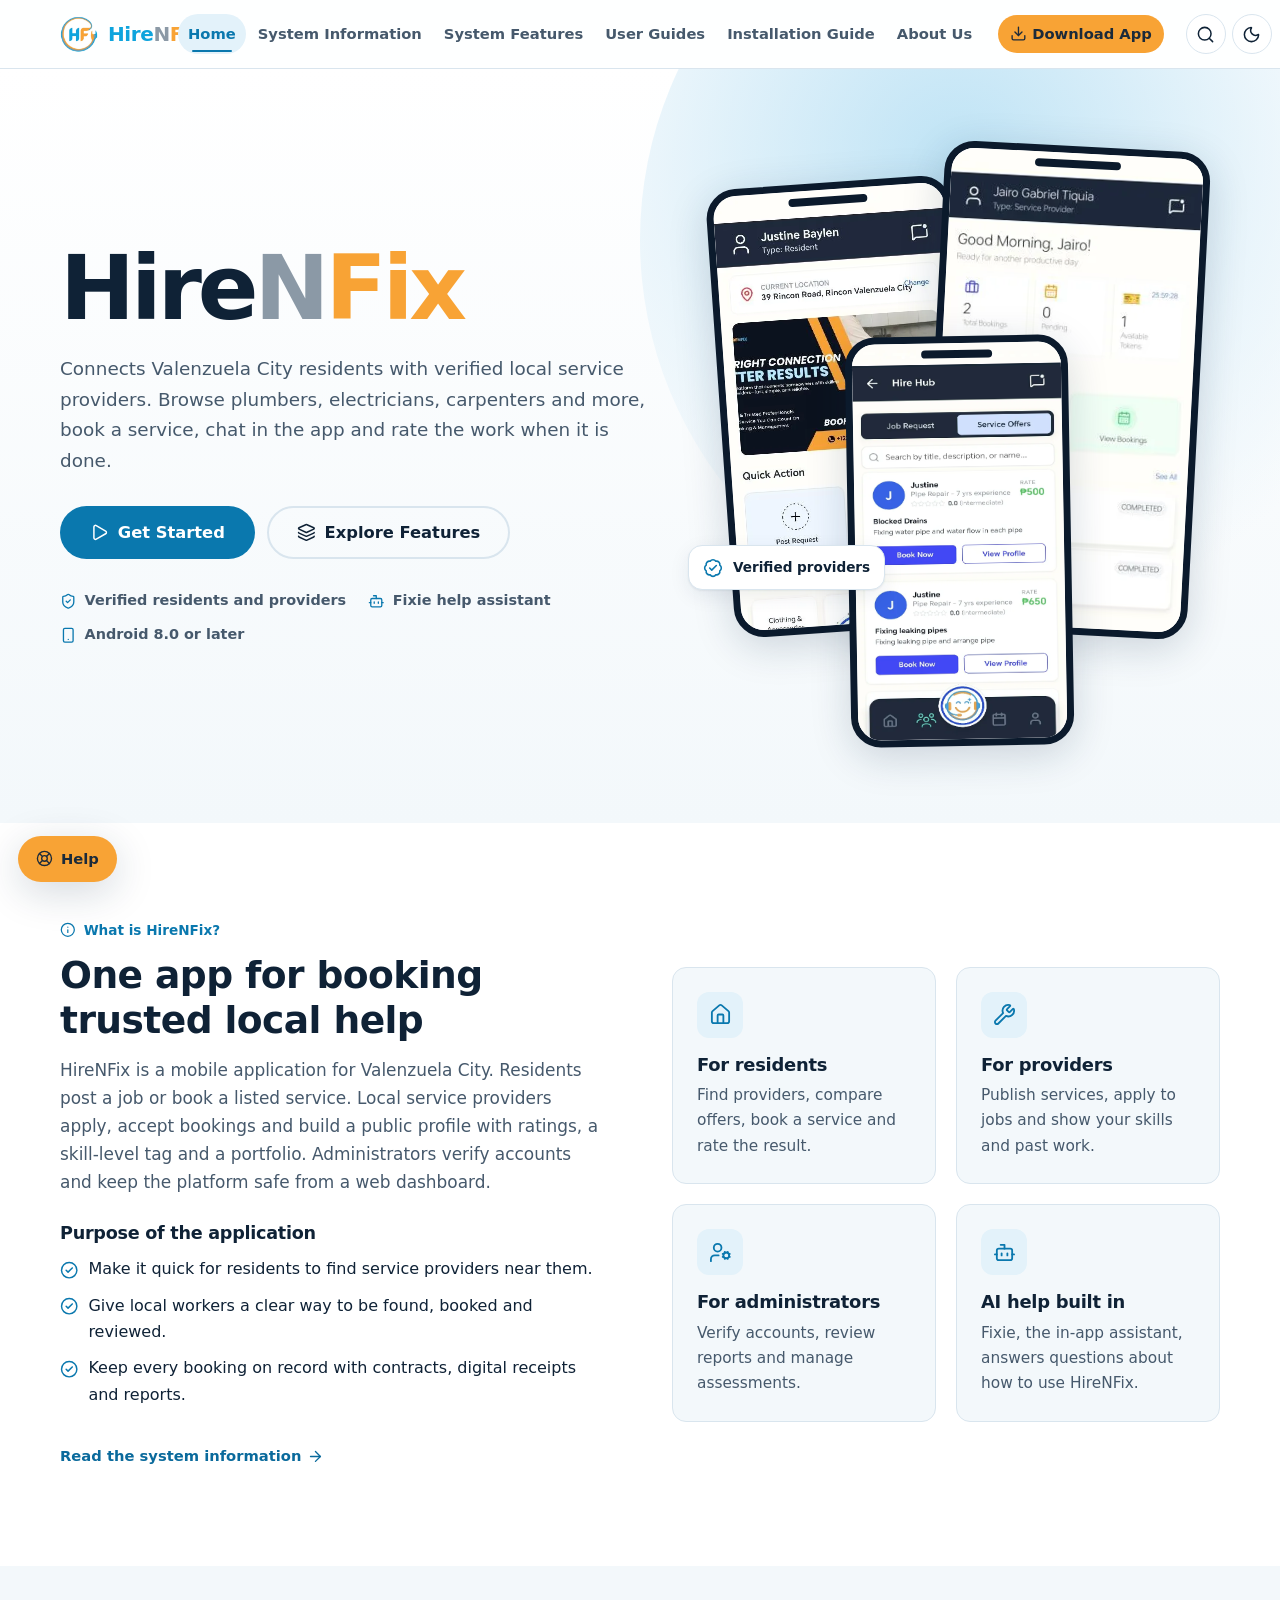
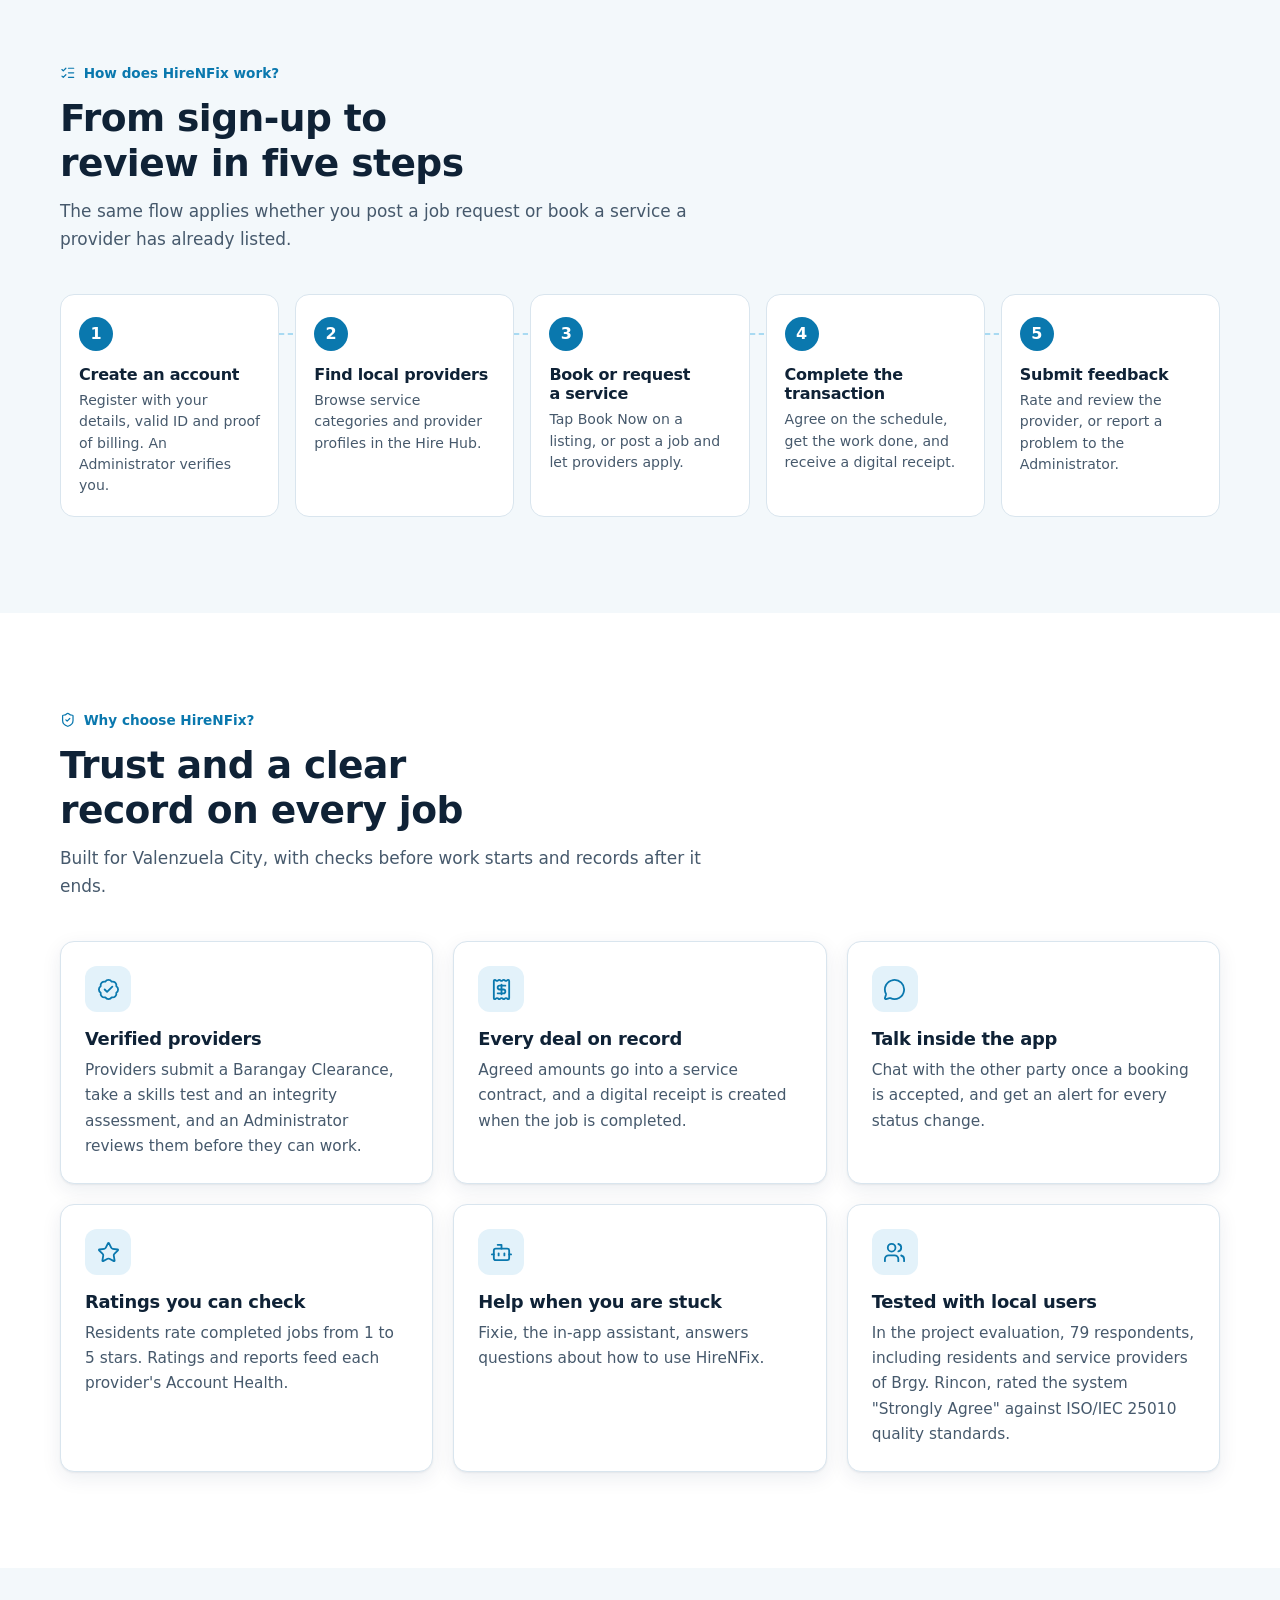
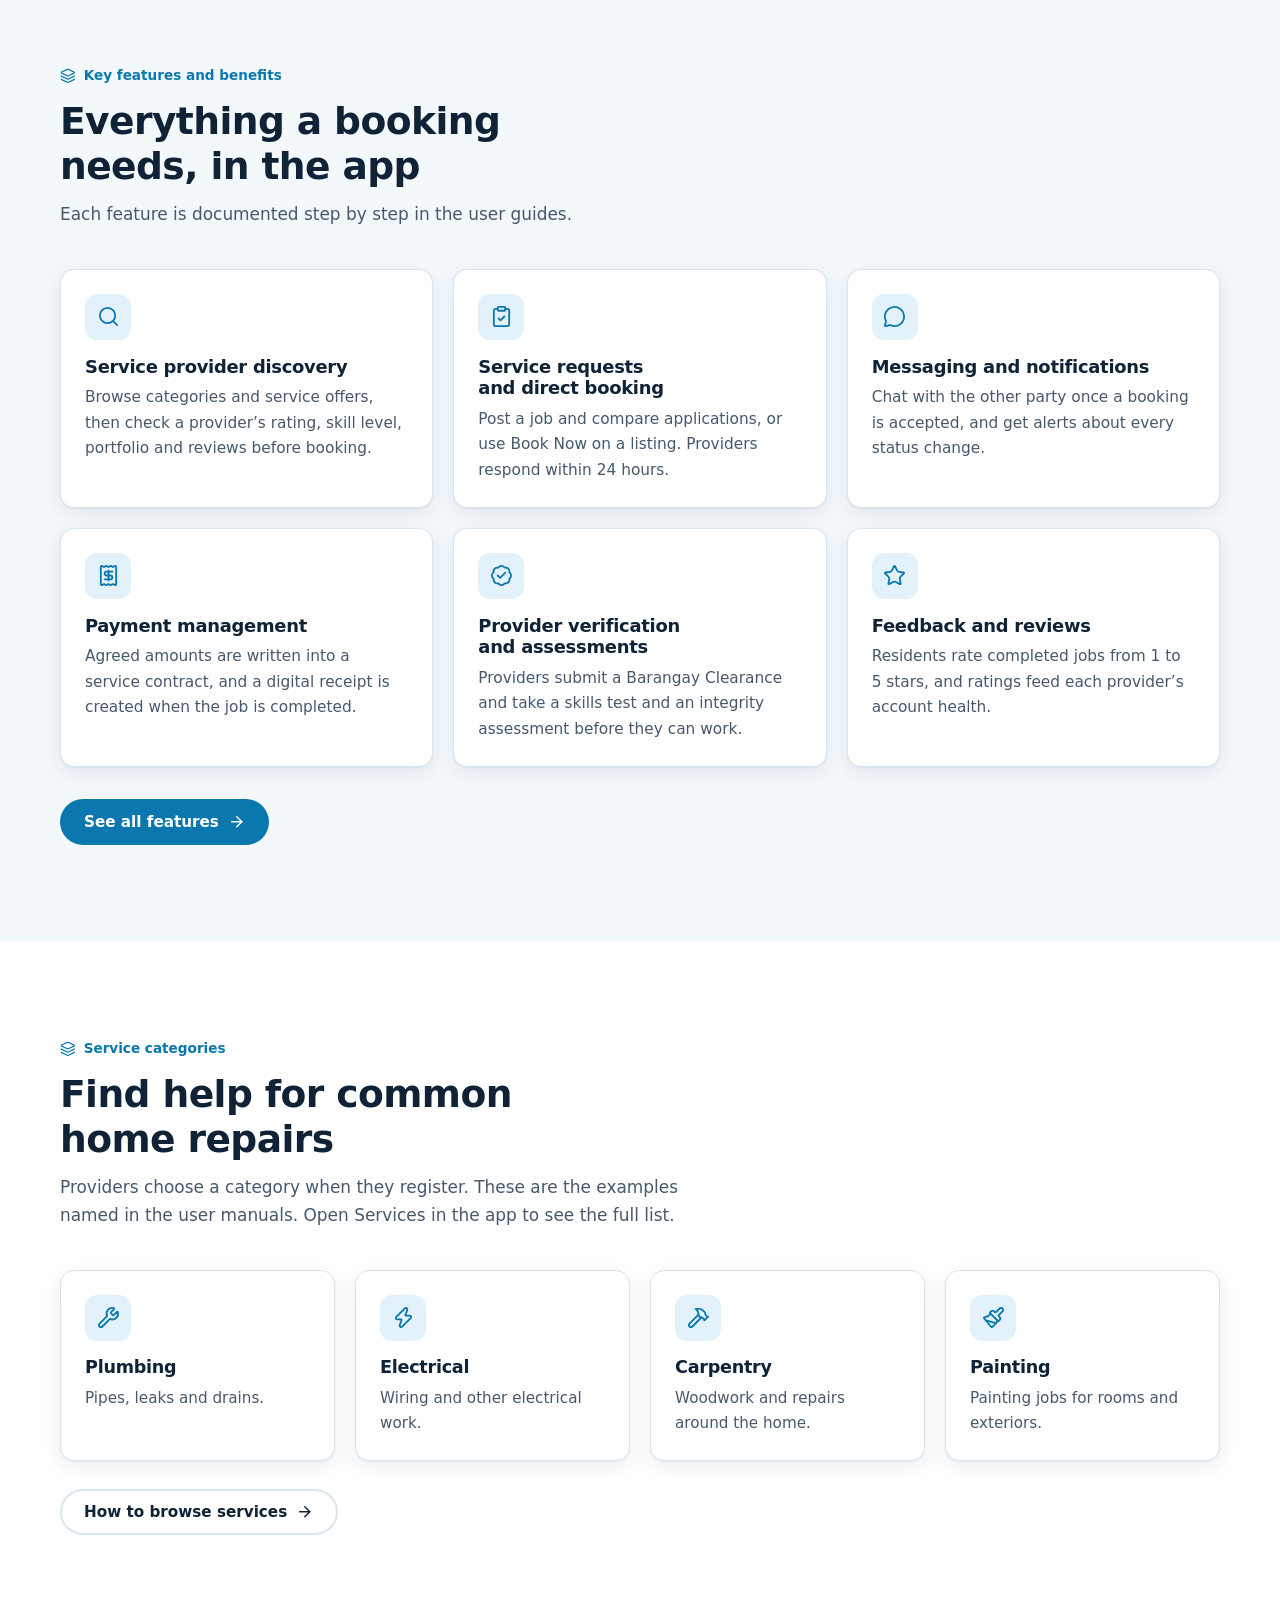
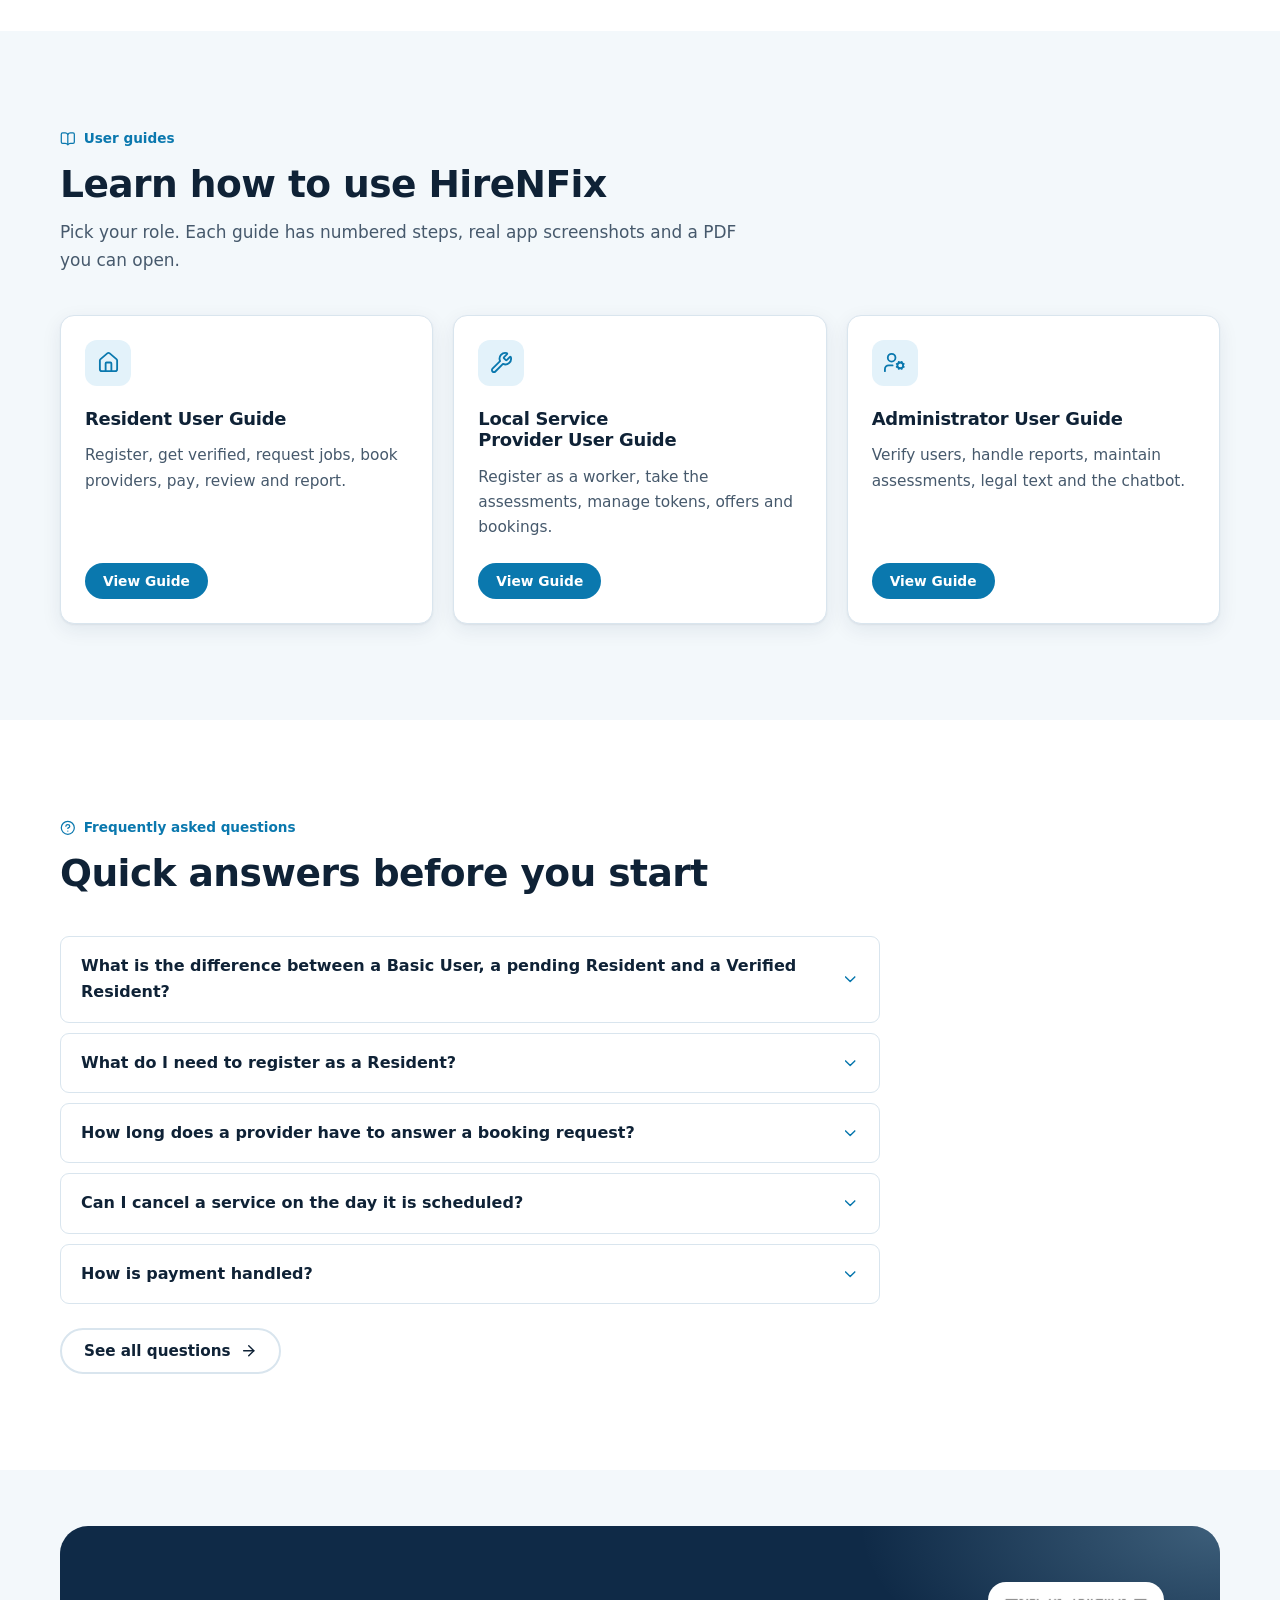
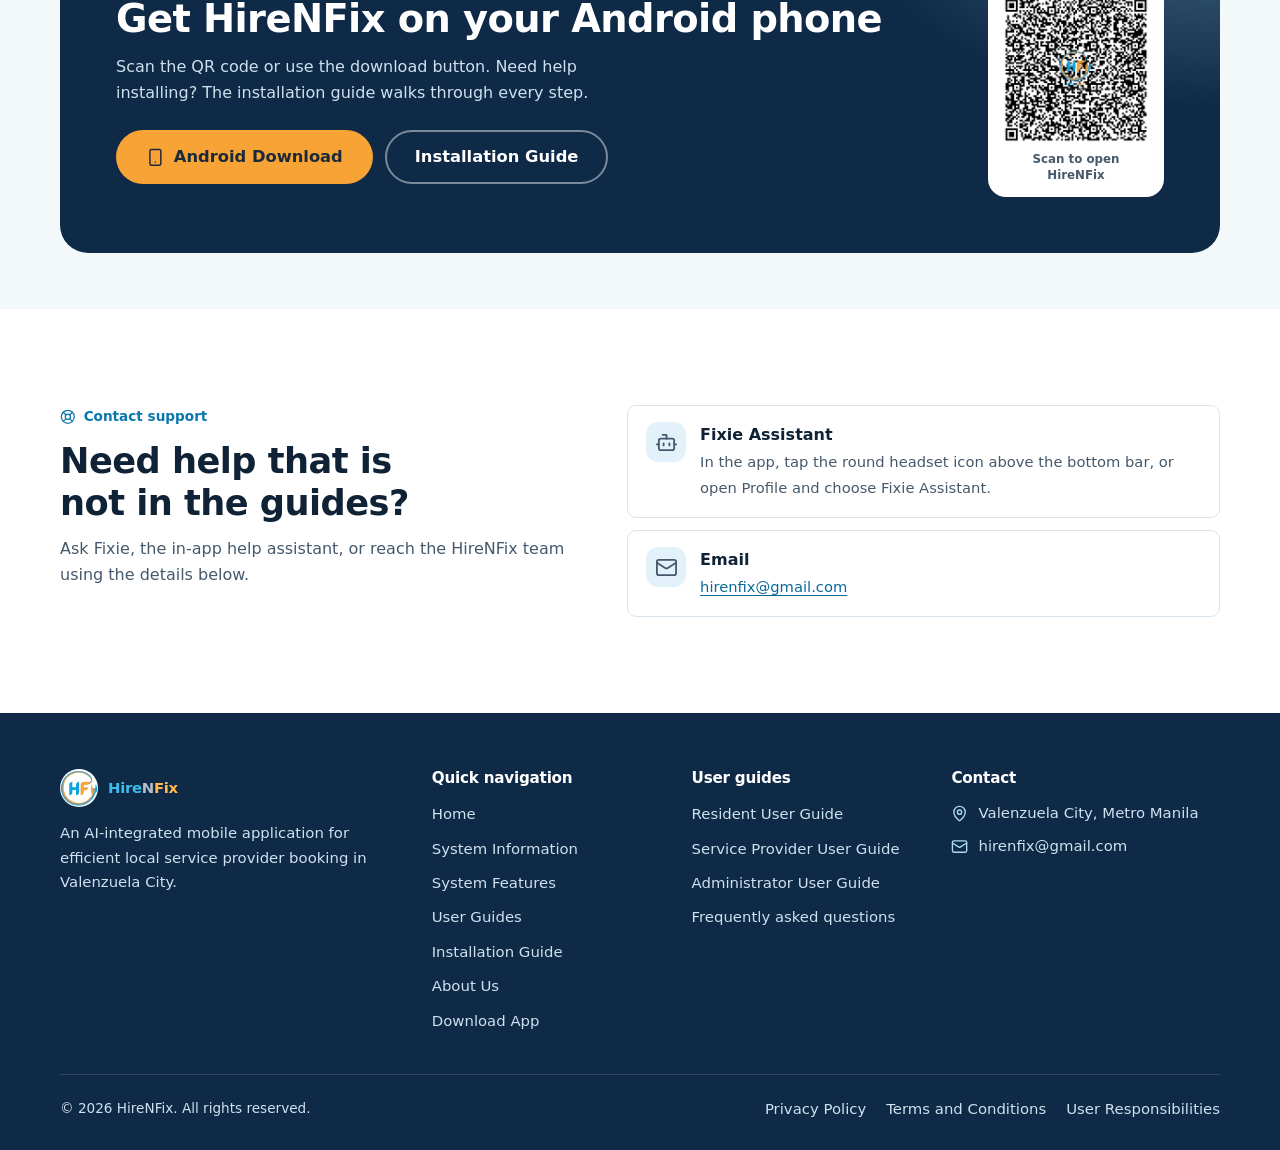
==== commit 4efe67f2: "Update index.html" ====
--- a/index.html
+++ b/index.html
@@ -19,7 +19,7 @@
   <section class="hero" aria-labelledby="hero-title">
     <div class="wrap">
       <div>
-        <h1 id="hero-title"><span class="hire">Hire</span><b>N</b><span class="fix">Fix</span></h1>
+        <h1 id="hero-title"><span class="brand-name">Hire<b>N</b><span class="fix">Fix</span></span></h1>
         <p class="lead">Connects Valenzuela City residents with verified local service providers. Browse plumbers, electricians, carpenters and more, book a service, chat in the app and rate the work when it is done.</p>
         <div class="btn-row">
           <a class="btn btn-primary btn-lg" href="installation.html"><i data-i="play"></i> Get Started</a>
--- a/assets/css/styles.css
+++ b/assets/css/styles.css
@@ -143,8 +143,10 @@
 .hero::before{content:"";position:absolute;right:-12%;top:-30%;width:62%;aspect-ratio:1;border-radius:50%;background:radial-gradient(circle at 40% 40%,var(--soft) 0,var(--soft-bg) 45%,transparent 70%);opacity:.75}
 .hero .wrap{position:relative;display:grid;grid-template-columns:minmax(0,1.05fr) minmax(0,.95fr);gap:40px;align-items:center;padding-block:clamp(40px,6vw,80px)}
 .hero h1{font-size:clamp(3rem,8vw,5.6rem);font-weight:800;letter-spacing:-.045em;line-height:.98}
-.hero h1 span{display:block}
-.hero h1 .fix{color:var(--accent-text)}
+.hero h1 span{display:inline}
+.hero h1 .hire{color:#0EA4DD}
+.hero h1 b{color:#8B99A6;font-weight:800}
+.hero h1 .fix{color:#F8A335}
 .hero p.lead{margin-top:22px;font-size:1.15rem;color:var(--muted);max-width:52ch}
 .hero .btn-row{margin-top:30px}
 .hero-meta{margin-top:30px;display:flex;flex-wrap:wrap;gap:10px 22px;color:var(--muted);font-size:.9rem;font-weight:600}
@@ -468,8 +470,6 @@
 .nav-links li.cta a.btn-primary{color:var(--accent-ink);background:var(--accent)}
 .nav-links li.cta a.btn-primary:hover{background:var(--accent-hover);color:var(--accent-ink)}
 .nav-links li.cta a.btn-primary[aria-current="page"]::after{display:none}
-.hero h1 .and{font-size:.34em;letter-spacing:.32em;font-weight:700;color:var(--muted);line-height:1.6;margin:2px 0 4px .08em}
-
 .brand .w-h{color:#0EA4DD}.brand b{color:#8B99A6}.brand .w-f{color:#F8A335}
 .site-footer .brand .w-h{color:#3DBBEA}.site-footer .brand b{color:#B4C0CB}.site-footer .brand .w-f{color:#FFB84D}
 @media (prefers-color-scheme:dark){:root:not([data-theme="light"]) .brand .w-h{color:#3DBBEA}:root:not([data-theme="light"]) .brand b{color:#B4C0CB}:root:not([data-theme="light"]) .brand .w-f{color:#FFB84D}}
